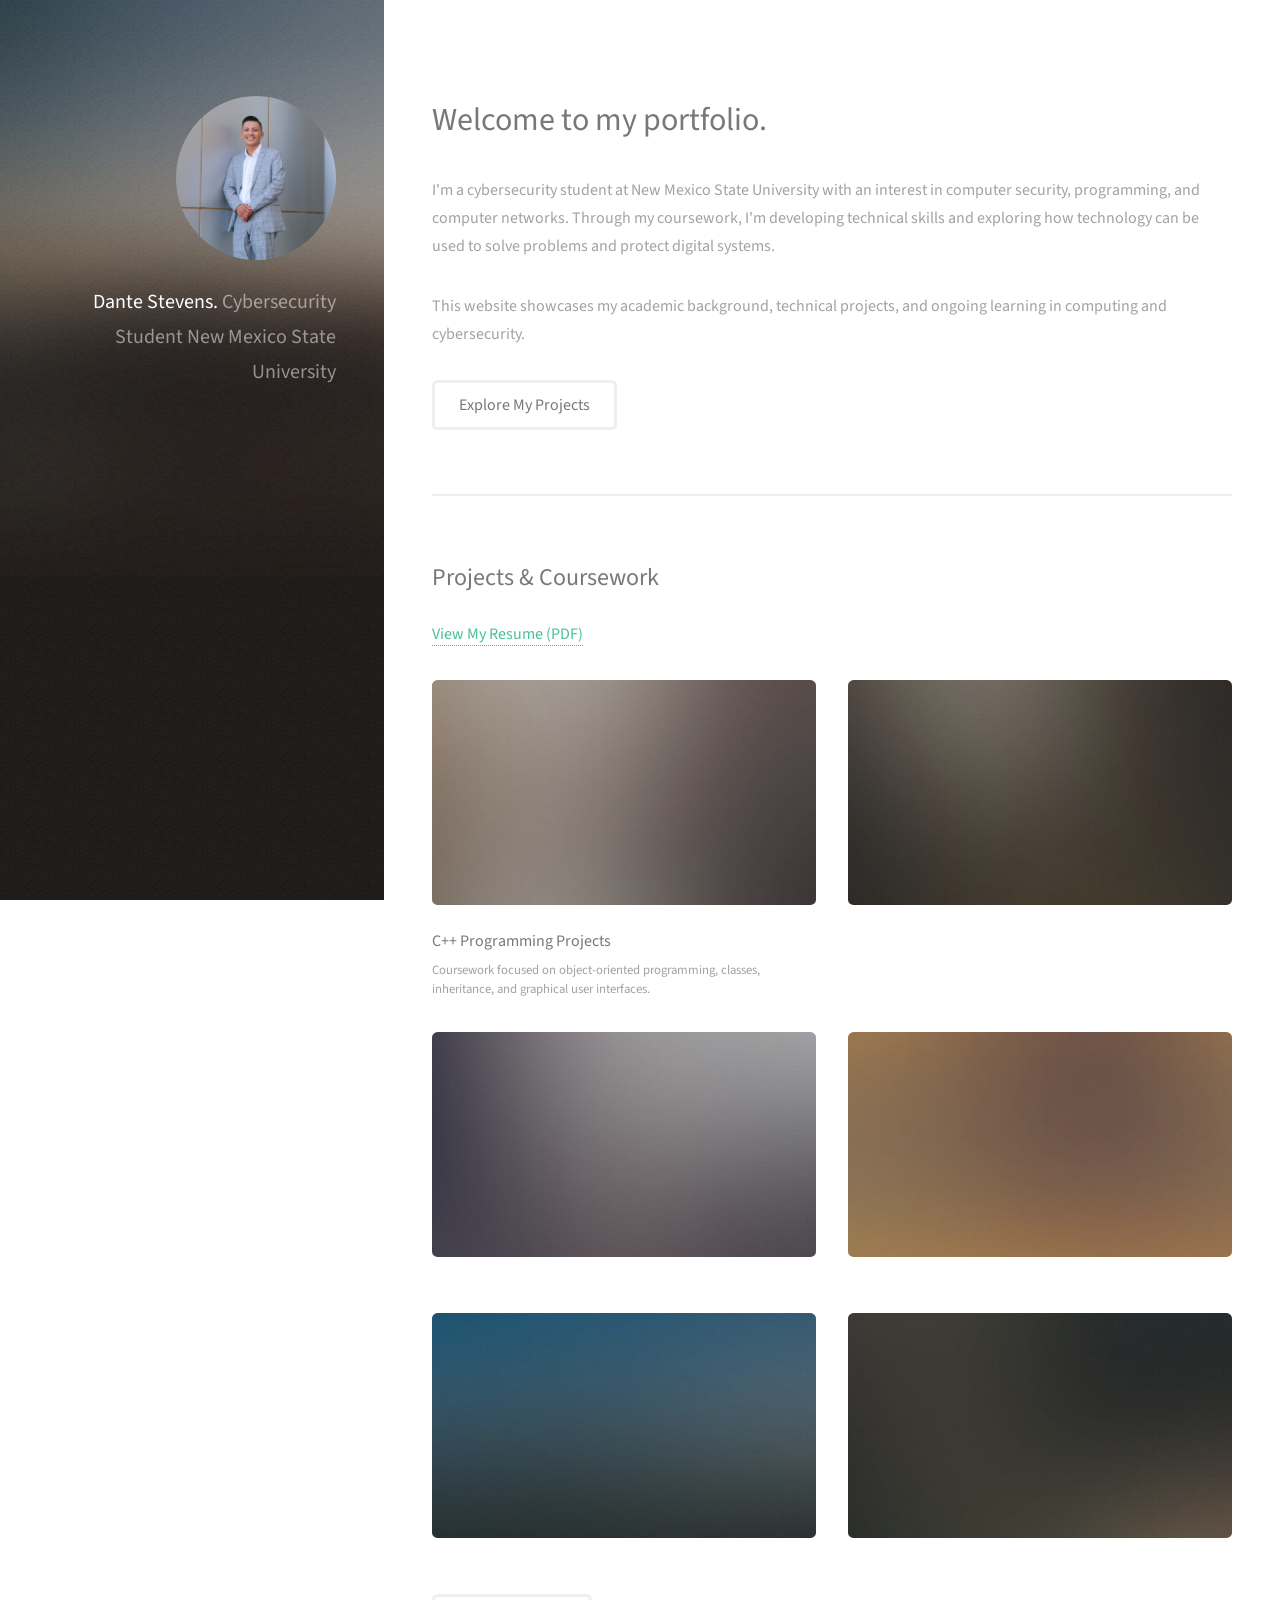
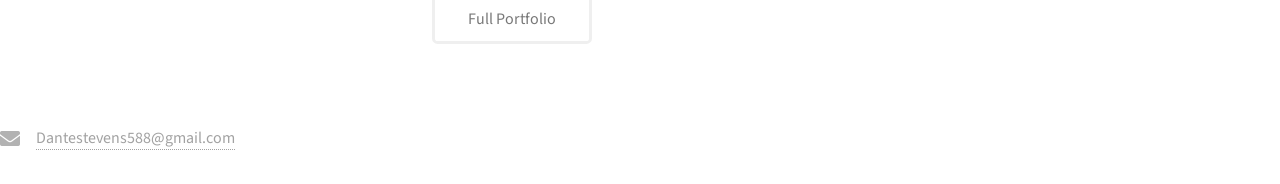
==== index.html @ 49c09bfe "Add files via upload" ====
<!DOCTYPE HTML>
<!--
	Strata by HTML5 UP
	html5up.net | @ajlkn
	Free for personal and commercial use under the CCA 3.0 license (html5up.net/license)
-->
<html>
	<head>
		<title>Strata by HTML5 UP</title>
		<meta charset="utf-8" />
		<meta name="viewport" content="width=device-width, initial-scale=1, user-scalable=no" />
		<link rel="stylesheet" href="assets/css/main.css" />
	</head>
	<body class="is-preload">

		<!-- Header -->
			<header id="header">
				<div class="inner">
					<a href="#" class="image avatar"><img src="images/avatar.jpg" alt="" /></a>
					<h1>
    <strong>Dante Stevens.</strong><br />
    Cybersecurity Student<br />
    New Mexico State University
</h1>
				</div>
			</header>

		<!-- Main -->
			<div id="main">

				<section id="one">
    <header class="major">
        <h2>Welcome to my portfolio.</h2>
    </header>

    <p>
        I'm a cybersecurity student at New Mexico State University
        with an interest in computer security, programming, and
        computer networks. Through my coursework, I'm developing
        technical skills and exploring how technology can be used
        to solve problems and protect digital systems.
    </p>

    <p>
        This website showcases my academic background, technical
        projects, and ongoing learning in computing and cybersecurity.
    </p>

    <ul class="actions">
        <li><a href="#two" class="button">Explore My Projects</a></li>
    </ul>
</section>
	
				<!-- Two -->
					<section id="two">
						<h2>Projects & Coursework</h2>
						<p>
    <a href="files/resume.pdf" target="_blank">
        View My Resume (PDF)
    </a>
</p>
						<div class="row">
							<article class="col-6 col-12-xsmall work-item">
    <a href="images/fulls/01.jpg" class="image fit thumb">
        <img src="images/thumbs/01.jpg" alt="Programming project preview" />
    </a>
    <h3>C++ Programming Projects</h3>
    <p>
        Coursework focused on object-oriented programming,
        classes, inheritance, and graphical user interfaces.
    </p>
</article>
							<article class="col-6 col-12-xsmall work-item">
								<a href="images/fulls/02.jpg" class="image fit thumb"><img src="images/thumbs/02.jpg" alt="" /></a>
								<h3></h3>
								<p></p>
							</article>
							<article class="col-6 col-12-xsmall work-item">
								<a href="images/fulls/03.jpg" class="image fit thumb"><img src="images/thumbs/03.jpg" alt="" /></a>
								<h3></h3>
								<p></p>
							</article>
							<article class="col-6 col-12-xsmall work-item">
								<a href="images/fulls/04.jpg" class="image fit thumb"><img src="images/thumbs/04.jpg" alt="" /></a>
								<h3></h3>
								<p></p>
							</article>
							<article class="col-6 col-12-xsmall work-item">
								<a href="images/fulls/05.jpg" class="image fit thumb"><img src="images/thumbs/05.jpg" alt="" /></a>
								<h3></h3>
								<p></p>
							</article>
							<article class="col-6 col-12-xsmall work-item">
								<a href="images/fulls/06.jpg" class="image fit thumb"><img src="images/thumbs/06.jpg" alt="" /></a>
								<h3></h3>
								<p></p>
							</article>
						</div>
						<ul class="actions">
							<li><a href="#" class="button">Full Portfolio</a></li>
						
							</div>
							<div class="col-4 col-12-small">
								<ul class="labeled-icons">
    <li>
        <h3 class="icon solid fa-envelope">
            <span class="label">Email</span>
        </h3>
       <a href="mailto:Dantestevens588@gmail.com">
    Dantestevens588@gmail.com
</a>
    </li>
</ul>
							</div>
						</div>
					</section>

				<!-- Four -->
				<!--
					<section id="four">
						<h2>Elements</h2>

						<section>
							<h4>Text</h4>
							<p>This is <b>bold</b> and this is <strong>strong</strong>. This is <i>italic</i> and this is <em>emphasized</em>.
							This is <sup>superscript</sup> text and this is <sub>subscript</sub> text.
							This is <u>underlined</u> and this is code: <code>for (;;) { ... }</code>. Finally, <a href="#">this is a link</a>.</p>
							<hr />
							<header>
								<h4>Heading with a Subtitle</h4>
								<p>Lorem ipsum dolor sit amet nullam id egestas urna aliquam</p>
							</header>
							<p>Nunc lacinia ante nunc ac lobortis. Interdum adipiscing gravida odio porttitor sem non mi integer non faucibus ornare mi ut ante amet placerat aliquet. Volutpat eu sed ante lacinia sapien lorem accumsan varius montes viverra nibh in adipiscing blandit tempus accumsan.</p>
							<header>
								<h5>Heading with a Subtitle</h5>
								<p>Lorem ipsum dolor sit amet nullam id egestas urna aliquam</p>
							</header>
							<p>Nunc lacinia ante nunc ac lobortis. Interdum adipiscing gravida odio porttitor sem non mi integer non faucibus ornare mi ut ante amet placerat aliquet. Volutpat eu sed ante lacinia sapien lorem accumsan varius montes viverra nibh in adipiscing blandit tempus accumsan.</p>
							<hr />
							<h2>Heading Level 2</h2>
							<h3>Heading Level 3</h3>
							<h4>Heading Level 4</h4>
							<h5>Heading Level 5</h5>
							<h6>Heading Level 6</h6>
							<hr />
							<h5>Blockquote</h5>
							<blockquote>Fringilla nisl. Donec accumsan interdum nisi, quis tincidunt felis sagittis eget tempus euismod. Vestibulum ante ipsum primis in faucibus vestibulum. Blandit adipiscing eu felis iaculis volutpat ac adipiscing accumsan faucibus. Vestibulum ante ipsum primis in faucibus lorem ipsum dolor sit amet nullam adipiscing eu felis.</blockquote>
							<h5>Preformatted</h5>
							<pre><code>i = 0;

while (!deck.isInOrder()) {
print 'Iteration ' + i;
deck.shuffle();
i++;
}

print 'It took ' + i + ' iterations to sort the deck.';</code></pre>
						</section>

						<section>
							<h4>Lists</h4>
							<div class="row">
								<div class="col-6 col-12-xsmall">
									<h5>Unordered</h5>
									<ul>
										<li>Dolor pulvinar etiam magna etiam.</li>
										<li>Sagittis adipiscing lorem eleifend.</li>
										<li>Felis enim feugiat dolore viverra.</li>
									</ul>
									<h5>Alternate</h5>
									<ul class="alt">
										<li>Dolor pulvinar etiam magna etiam.</li>
										<li>Sagittis adipiscing lorem eleifend.</li>
										<li>Felis enim feugiat dolore viverra.</li>
									</ul>
								</div>
								<div class="col-6 col-12-xsmall">
									<h5>Ordered</h5>
									<ol>
										<li>Dolor pulvinar etiam magna etiam.</li>
										<li>Etiam vel felis at lorem sed viverra.</li>
										<li>Felis enim feugiat dolore viverra.</li>
										<li>Dolor pulvinar etiam magna etiam.</li>
										<li>Etiam vel felis at lorem sed viverra.</li>
										<li>Felis enim feugiat dolore viverra.</li>
									</ol>
									<h5>Icons</h5>
									
								</div>
							</div>
							<h5>Actions</h5>
							<ul class="actions">
								<li><a href="#" class="button primary">Default</a></li>
								<li><a href="#" class="button">Default</a></li>
							</ul>
							<ul class="actions small">
								<li><a href="#" class="button primary small">Small</a></li>
								<li><a href="#" class="button small">Small</a></li>
							</ul>
							<div class="row">
								<div class="col-6 col-12-small">
									<ul class="actions stacked">
										<li><a href="#" class="button primary">Default</a></li>
										<li><a href="#" class="button">Default</a></li>
									</ul>
								</div>
								<div class="col-6 col-12-small">
									<ul class="actions stacked">
										<li><a href="#" class="button primary small">Small</a></li>
										<li><a href="#" class="button small">Small</a></li>
									</ul>
								</div>
								<div class="col-6 col-12-small">
									<ul class="actions stacked">
										<li><a href="#" class="button primary fit">Default</a></li>
										<li><a href="#" class="button fit">Default</a></li>
									</ul>
								</div>
								<div class="col-6 col-12-small">
									<ul class="actions stacked">
										<li><a href="#" class="button primary small fit">Small</a></li>
										<li><a href="#" class="button small fit">Small</a></li>
									</ul>
								</div>
							</div>
						</section>

						<section>
							<h4>Table</h4>
							<h5>Default</h5>
							<div class="table-wrapper">
								<table>
									<thead>
										<tr>
											<th>Name</th>
											<th>Description</th>
											<th>Price</th>
										</tr>
									</thead>
									<tbody>
										<tr>
											<td>Item One</td>
											<td>Ante turpis integer aliquet porttitor.</td>
											<td>29.99</td>
										</tr>
										<tr>
											<td>Item Two</td>
											<td>Vis ac commodo adipiscing arcu aliquet.</td>
											<td>19.99</td>
										</tr>
										<tr>
											<td>Item Three</td>
											<td> Morbi faucibus arcu accumsan lorem.</td>
											<td>29.99</td>
										</tr>
										<tr>
											<td>Item Four</td>
											<td>Vitae integer tempus condimentum.</td>
											<td>19.99</td>
										</tr>
										<tr>
											<td>Item Five</td>
											<td>Ante turpis integer aliquet porttitor.</td>
											<td>29.99</td>
										</tr>
									</tbody>
									<tfoot>
										<tr>
											<td colspan="2"></td>
											<td>100.00</td>
										</tr>
									</tfoot>
								</table>
							</div>

							<h5>Alternate</h5>
							<div class="table-wrapper">
								<table class="alt">
									<thead>
										<tr>
											<th>Name</th>
											<th>Description</th>
											<th>Price</th>
										</tr>
									</thead>
									<tbody>
										<tr>
											<td>Item One</td>
											<td>Ante turpis integer aliquet porttitor.</td>
											<td>29.99</td>
										</tr>
										<tr>
											<td>Item Two</td>
											<td>Vis ac commodo adipiscing arcu aliquet.</td>
											<td>19.99</td>
										</tr>
										<tr>
											<td>Item Three</td>
											<td> Morbi faucibus arcu accumsan lorem.</td>
											<td>29.99</td>
										</tr>
										<tr>
											<td>Item Four</td>
											<td>Vitae integer tempus condimentum.</td>
											<td>19.99</td>
										</tr>
										<tr>
											<td>Item Five</td>
											<td>Ante turpis integer aliquet porttitor.</td>
											<td>29.99</td>
										</tr>
									</tbody>
									<tfoot>
										<tr>
											<td colspan="2"></td>
											<td>100.00</td>
										</tr>
									</tfoot>
								</table>
							</div>
						</section>

						<section>
							<h4>Buttons</h4>
							<ul class="actions">
								<li><a href="#" class="button primary">Primary</a></li>
								<li><a href="#" class="button">Default</a></li>
							</ul>
							<ul class="actions">
								<li><a href="#" class="button large">Large</a></li>
								<li><a href="#" class="button">Default</a></li>
								<li><a href="#" class="button small">Small</a></li>
							</ul>
							<ul class="actions fit">
								<li><a href="#" class="button primary fit">Fit</a></li>
								<li><a href="#" class="button fit">Fit</a></li>
							</ul>
							<ul class="actions fit small">
								<li><a href="#" class="button primary fit small">Fit + Small</a></li>
								<li><a href="#" class="button fit small">Fit + Small</a></li>
							</ul>
							<ul class="actions">
								<li><a href="#" class="button primary icon solid fa-download">Icon</a></li>
								<li><a href="#" class="button icon solid fa-download">Icon</a></li>
							</ul>
							<ul class="actions">
								<li><span class="button primary disabled">Primary</span></li>
								<li><span class="button disabled">Default</span></li>
							</ul>
						</section>

						<section>
							<h4>Form</h4>
							<form method="post" action="#">
								<div class="row gtr-uniform gtr-50">
									<div class="col-6 col-12-xsmall">
										<input type="text" name="demo-name" id="demo-name" value="" placeholder="Name" />
									</div>
									<div class="col-6 col-12-xsmall">
										<input type="email" name="demo-email" id="demo-email" value="" placeholder="Email" />
									</div>
									<div class="col-12">
										<select name="demo-category" id="demo-category">
											<option value="">- Category -</option>
											<option value="1">Manufacturing</option>
											<option value="1">Shipping</option>
											<option value="1">Administration</option>
											<option value="1">Human Resources</option>
										</select>
									</div>
									<div class="col-4 col-12-small">
										<input type="radio" id="demo-priority-low" name="demo-priority" checked>
										<label for="demo-priority-low">Low Priority</label>
									</div>
									<div class="col-4 col-12-small">
										<input type="radio" id="demo-priority-normal" name="demo-priority">
										<label for="demo-priority-normal">Normal Priority</label>
									</div>
									<div class="col-4 col-12-small">
										<input type="radio" id="demo-priority-high" name="demo-priority">
										<label for="demo-priority-high">High Priority</label>
									</div>
									<div class="col-6 col-12-small">
										<input type="checkbox" id="demo-copy" name="demo-copy">
										<label for="demo-copy">Email me a copy of this message</label>
									</div>
									<div class="col-6 col-12-small">
										<input type="checkbox" id="demo-human" name="demo-human" checked>
										<label for="demo-human">I am a human and not a robot</label>
									</div>
									<div class="col-12">
										<textarea name="demo-message" id="demo-message" placeholder="Enter your message" rows="6"></textarea>
									</div>
									<div class="col-12">
										<ul class="actions">
											<li><input type="submit" value="Send Message" class="primary" /></li>
											<li><input type="reset" value="Reset" /></li>
										</ul>
									</div>
								</div>
							</form>
						</section>

						<section>
							<h4>Image</h4>
							<h5>Fit</h5>
							<div class="box alt">
								<div class="row gtr-50 gtr-uniform">
									<div class="col-12"><span class="image fit"><img src="images/fulls/05.jpg" alt="" /></span></div>
									<div class="col-4"><span class="image fit"><img src="images/thumbs/01.jpg" alt="" /></span></div>
									<div class="col-4"><span class="image fit"><img src="images/thumbs/02.jpg" alt="" /></span></div>
									<div class="col-4"><span class="image fit"><img src="images/thumbs/03.jpg" alt="" /></span></div>
									<div class="col-4"><span class="image fit"><img src="images/thumbs/04.jpg" alt="" /></span></div>
									<div class="col-4"><span class="image fit"><img src="images/thumbs/05.jpg" alt="" /></span></div>
									<div class="col-4"><span class="image fit"><img src="images/thumbs/06.jpg" alt="" /></span></div>
									<div class="col-4"><span class="image fit"><img src="images/thumbs/03.jpg" alt="" /></span></div>
									<div class="col-4"><span class="image fit"><img src="images/thumbs/02.jpg" alt="" /></span></div>
									<div class="col-4"><span class="image fit"><img src="images/thumbs/01.jpg" alt="" /></span></div>
								</div>
							</div>
							<h5>Left &amp; Right</h5>
							<p><span class="image left"><img src="images/avatar.jpg" alt="" /></span>Fringilla nisl. Donec accumsan interdum nisi, quis tincidunt felis sagittis eget. tempus euismod. Vestibulum ante ipsum primis in faucibus vestibulum. Blandit adipiscing eu felis iaculis volutpat ac adipiscing accumsan eu faucibus. Integer ac pellentesque praesent tincidunt felis sagittis eget. tempus euismod. Vestibulum ante ipsum primis in faucibus vestibulum. Blandit adipiscing eu felis iaculis volutpat ac adipiscing accumsan eu faucibus. Integer ac pellentesque praesent. Donec accumsan interdum nisi, quis tincidunt felis sagittis eget. tempus euismod. Vestibulum ante ipsum primis in faucibus vestibulum. Blandit adipiscing eu felis iaculis volutpat ac adipiscing accumsan eu faucibus. Integer ac pellentesque praesent tincidunt felis sagittis eget. tempus euismod. Vestibulum ante ipsum primis in faucibus vestibulum. Blandit adipiscing eu felis iaculis volutpat ac adipiscing accumsan eu faucibus. Integer ac pellentesque praesent.</p>
							<p><span class="image right"><img src="images/avatar.jpg" alt="" /></span>Fringilla nisl. Donec accumsan interdum nisi, quis tincidunt felis sagittis eget. tempus euismod. Vestibulum ante ipsum primis in faucibus vestibulum. Blandit adipiscing eu felis iaculis volutpat ac adipiscing accumsan eu faucibus. Integer ac pellentesque praesent tincidunt felis sagittis eget. tempus euismod. Vestibulum ante ipsum primis in faucibus vestibulum. Blandit adipiscing eu felis iaculis volutpat ac adipiscing accumsan eu faucibus. Integer ac pellentesque praesent. Donec accumsan interdum nisi, quis tincidunt felis sagittis eget. tempus euismod. Vestibulum ante ipsum primis in faucibus vestibulum. Blandit adipiscing eu felis iaculis volutpat ac adipiscing accumsan eu faucibus. Integer ac pellentesque praesent tincidunt felis sagittis eget. tempus euismod. Vestibulum ante ipsum primis in faucibus vestibulum. Blandit adipiscing eu felis iaculis volutpat ac adipiscing accumsan eu faucibus. Integer ac pellentesque praesent.</p>
						</section>

					</section>
				-->

			</div>

		<!-- Footer -->
			<footer id="footer">
				<div class="inner">
					
					
				</div>
			</footer>

		<!-- Scripts -->
			<script src="assets/js/jquery.min.js"></script>
			<script src="assets/js/jquery.poptrox.min.js"></script>
			<script src="assets/js/browser.min.js"></script>
			<script src="assets/js/breakpoints.min.js"></script>
			<script src="assets/js/util.js"></script>
			<script src="assets/js/main.js"></script>

	</body>
</html>
---- assets/css/main.css ----
@import url("fontawesome-all.min.css");
@import url("https://fonts.googleapis.com/css?family=Source+Sans+Pro:400,400italic");

/*
	Strata by HTML5 UP
	html5up.net | @ajlkn
	Free for personal and commercial use under the CCA 3.0 license (html5up.net/license)
*/

html, body, div, span, applet, object,
iframe, h1, h2, h3, h4, h5, h6, p, blockquote,
pre, a, abbr, acronym, address, big, cite,
code, del, dfn, em, img, ins, kbd, q, s, samp,
small, strike, strong, sub, sup, tt, var, b,
u, i, center, dl, dt, dd, ol, ul, li, fieldset,
form, label, legend, table, caption, tbody,
tfoot, thead, tr, th, td, article, aside,
canvas, details, embed, figure, figcaption,
footer, header, hgroup, menu, nav, output, ruby,
section, summary, time, mark, audio, video {
	margin: 0;
	padding: 0;
	border: 0;
	font-size: 100%;
	font: inherit;
	vertical-align: baseline;}

article, aside, details, figcaption, figure,
footer, header, hgroup, menu, nav, section {
	display: block;}

body {
	line-height: 1;
}

ol, ul {
	list-style: none;
}

blockquote, q {
	quotes: none;
}

	blockquote:before, blockquote:after, q:before, q:after {
		content: '';
		content: none;
	}

table {
	border-collapse: collapse;
	border-spacing: 0;
}

body {
	-webkit-text-size-adjust: none;
}

mark {
	background-color: transparent;
	color: inherit;
}

input::-moz-focus-inner {
	border: 0;
	padding: 0;
}

input, select, textarea {
	-moz-appearance: none;
	-webkit-appearance: none;
	-ms-appearance: none;
	appearance: none;
}

/* Basic */

	html {
		box-sizing: border-box;
	}

	*, *:before, *:after {
		box-sizing: inherit;
	}

	body {
		background: #fff;
	}

		body.is-preload *, body.is-preload *:before, body.is-preload *:after {
			-moz-animation: none !important;
			-webkit-animation: none !important;
			-ms-animation: none !important;
			animation: none !important;
			-moz-transition: none !important;
			-webkit-transition: none !important;
			-ms-transition: none !important;
			transition: none !important;
		}

	body, input, select, textarea {
		color: #a2a2a2;
		font-family: "Source Sans Pro", Helvetica, sans-serif;
		font-size: 16pt;
		font-weight: 400;
		line-height: 1.75em;
	}

	a {
		-moz-transition: color 0.2s ease-in-out, border-color 0.2s ease-in-out;
		-webkit-transition: color 0.2s ease-in-out, border-color 0.2s ease-in-out;
		-ms-transition: color 0.2s ease-in-out, border-color 0.2s ease-in-out;
		transition: color 0.2s ease-in-out, border-color 0.2s ease-in-out;
		border-bottom: dotted 1px;
		color: #49bf9d;
		text-decoration: none;
	}

		a:hover {
			border-bottom-color: transparent;
			color: #49bf9d !important;
			text-decoration: none;
		}

	strong, b {
		color: #787878;
		font-weight: 400;
	}

	em, i {
		font-style: italic;
	}

	p {
		margin: 0 0 2em 0;
	}

	h1, h2, h3, h4, h5, h6 {
		color: #787878;
		font-weight: 400;
		line-height: 1em;
		margin: 0 0 1em 0;
	}

		h1 a, h2 a, h3 a, h4 a, h5 a, h6 a {
			color: inherit;
			text-decoration: none;
		}

	h1 {
		font-size: 2em;
		line-height: 1.5em;
	}

	h2 {
		font-size: 1.5em;
		line-height: 1.5em;
	}

	h3 {
		font-size: 1.25em;
		line-height: 1.5em;
	}

	h4 {
		font-size: 1.1em;
		line-height: 1.5em;
	}

	h5 {
		font-size: 0.9em;
		line-height: 1.5em;
	}

	h6 {
		font-size: 0.7em;
		line-height: 1.5em;
	}

	sub {
		font-size: 0.8em;
		position: relative;
		top: 0.5em;
	}

	sup {
		font-size: 0.8em;
		position: relative;
		top: -0.5em;
	}

	hr {
		border: 0;
		border-bottom: solid 2px #efefef;
		margin: 2em 0;
	}

		hr.major {
			margin: 3em 0;
		}

	blockquote {
		border-left: solid 6px #efefef;
		font-style: italic;
		margin: 0 0 2em 0;
		padding: 0.5em 0 0.5em 1.5em;
	}

	code {
		background: #f7f7f7;
		border-radius: 0.35em;
		border: solid 2px #efefef;
		font-family: "Courier New", monospace;
		font-size: 0.9em;
		margin: 0 0.25em;
		padding: 0.25em 0.65em;
	}

	pre {
		-webkit-overflow-scrolling: touch;
		font-family: "Courier New", monospace;
		font-size: 0.9em;
		margin: 0 0 2em 0;
	}

		pre code {
			display: block;
			line-height: 1.75em;
			padding: 1em 1.5em;
			overflow-x: auto;
		}

	.align-left {
		text-align: left;
	}

	.align-center {
		text-align: center;
	}

	.align-right {
		text-align: right;
	}

/* Container */

	.container {
		margin: 0 auto;
		max-width: calc(100% - 4em);
		width: 100%;
	}

		.container.xsmall {
			width: 25%;
		}

		.container.small {
			width: 50%;
		}

		.container.medium {
			width: 75%;
		}

		.container.large {
			width: 125%;
		}

		.container.xlarge {
			width: 150%;
		}

		.container.max {
			width: 100%;
		}

		@media screen and (max-width: 980px) {

			.container {
				width: 100% !important;
				max-width: 100% !important;
			}

		}

		@media screen and (max-width: 480px) {

			.container {
				max-width: calc(100% - 3em);
			}

		}

/* Row */

	.row {
		display: flex;
		flex-wrap: wrap;
		box-sizing: border-box;
		align-items: stretch;
	}

		.row > * {
			box-sizing: border-box;
		}

		.row.gtr-uniform > * > :last-child {
			margin-bottom: 0;
		}

		.row.aln-left {
			justify-content: flex-start;
		}

		.row.aln-center {
			justify-content: center;
		}

		.row.aln-right {
			justify-content: flex-end;
		}

		.row.aln-top {
			align-items: flex-start;
		}

		.row.aln-middle {
			align-items: center;
		}

		.row.aln-bottom {
			align-items: flex-end;
		}

		.row > .imp {
			order: -1;
		}

		.row > .col-1 {
			width: 8.33333%;
		}

		.row > .off-1 {
			margin-left: 8.33333%;
		}

		.row > .col-2 {
			width: 16.66667%;
		}

		.row > .off-2 {
			margin-left: 16.66667%;
		}

		.row > .col-3 {
			width: 25%;
		}

		.row > .off-3 {
			margin-left: 25%;
		}

		.row > .col-4 {
			width: 33.33333%;
		}

		.row > .off-4 {
			margin-left: 33.33333%;
		}

		.row > .col-5 {
			width: 41.66667%;
		}

		.row > .off-5 {
			margin-left: 41.66667%;
		}

		.row > .col-6 {
			width: 50%;
		}

		.row > .off-6 {
			margin-left: 50%;
		}

		.row > .col-7 {
			width: 58.33333%;
		}

		.row > .off-7 {
			margin-left: 58.33333%;
		}

		.row > .col-8 {
			width: 66.66667%;
		}

		.row > .off-8 {
			margin-left: 66.66667%;
		}

		.row > .col-9 {
			width: 75%;
		}

		.row > .off-9 {
			margin-left: 75%;
		}

		.row > .col-10 {
			width: 83.33333%;
		}

		.row > .off-10 {
			margin-left: 83.33333%;
		}

		.row > .col-11 {
			width: 91.66667%;
		}

		.row > .off-11 {
			margin-left: 91.66667%;
		}

		.row > .col-12 {
			width: 100%;
		}

		.row > .off-12 {
			margin-left: 100%;
		}

		.row.gtr-0 {
			margin-top: 0;
			margin-left: 0em;
		}

			.row.gtr-0 > * {
				padding: 0 0 0 0em;
			}

			.row.gtr-0.gtr-uniform {
				margin-top: 0em;
			}

				.row.gtr-0.gtr-uniform > * {
					padding-top: 0em;
				}

		.row.gtr-25 {
			margin-top: 0;
			margin-left: -0.625em;
		}

			.row.gtr-25 > * {
				padding: 0 0 0 0.625em;
			}

			.row.gtr-25.gtr-uniform {
				margin-top: -0.625em;
			}

				.row.gtr-25.gtr-uniform > * {
					padding-top: 0.625em;
				}

		.row.gtr-50 {
			margin-top: 0;
			margin-left: -1.25em;
		}

			.row.gtr-50 > * {
				padding: 0 0 0 1.25em;
			}

			.row.gtr-50.gtr-uniform {
				margin-top: -1.25em;
			}

				.row.gtr-50.gtr-uniform > * {
					padding-top: 1.25em;
				}

		.row {
			margin-top: 0;
			margin-left: -2.5em;
		}

			.row > * {
				padding: 0 0 0 2.5em;
			}

			.row.gtr-uniform {
				margin-top: -2.5em;
			}

				.row.gtr-uniform > * {
					padding-top: 2.5em;
				}

		.row.gtr-150 {
			margin-top: 0;
			margin-left: -3.75em;
		}

			.row.gtr-150 > * {
				padding: 0 0 0 3.75em;
			}

			.row.gtr-150.gtr-uniform {
				margin-top: -3.75em;
			}

				.row.gtr-150.gtr-uniform > * {
					padding-top: 3.75em;
				}

		.row.gtr-200 {
			margin-top: 0;
			margin-left: -5em;
		}

			.row.gtr-200 > * {
				padding: 0 0 0 5em;
			}

			.row.gtr-200.gtr-uniform {
				margin-top: -5em;
			}

				.row.gtr-200.gtr-uniform > * {
					padding-top: 5em;
				}

		@media screen and (max-width: 1800px) {

			.row {
				display: flex;
				flex-wrap: wrap;
				box-sizing: border-box;
				align-items: stretch;
			}

				.row > * {
					box-sizing: border-box;
				}

				.row.gtr-uniform > * > :last-child {
					margin-bottom: 0;
				}

				.row.aln-left {
					justify-content: flex-start;
				}

				.row.aln-center {
					justify-content: center;
				}

				.row.aln-right {
					justify-content: flex-end;
				}

				.row.aln-top {
					align-items: flex-start;
				}

				.row.aln-middle {
					align-items: center;
				}

				.row.aln-bottom {
					align-items: flex-end;
				}

				.row > .imp-xlarge {
					order: -1;
				}

				.row > .col-1-xlarge {
					width: 8.33333%;
				}

				.row > .off-1-xlarge {
					margin-left: 8.33333%;
				}

				.row > .col-2-xlarge {
					width: 16.66667%;
				}

				.row > .off-2-xlarge {
					margin-left: 16.66667%;
				}

				.row > .col-3-xlarge {
					width: 25%;
				}

				.row > .off-3-xlarge {
					margin-left: 25%;
				}

				.row > .col-4-xlarge {
					width: 33.33333%;
				}

				.row > .off-4-xlarge {
					margin-left: 33.33333%;
				}

				.row > .col-5-xlarge {
					width: 41.66667%;
				}

				.row > .off-5-xlarge {
					margin-left: 41.66667%;
				}

				.row > .col-6-xlarge {
					width: 50%;
				}

				.row > .off-6-xlarge {
					margin-left: 50%;
				}

				.row > .col-7-xlarge {
					width: 58.33333%;
				}

				.row > .off-7-xlarge {
					margin-left: 58.33333%;
				}

				.row > .col-8-xlarge {
					width: 66.66667%;
				}

				.row > .off-8-xlarge {
					margin-left: 66.66667%;
				}

				.row > .col-9-xlarge {
					width: 75%;
				}

				.row > .off-9-xlarge {
					margin-left: 75%;
				}

				.row > .col-10-xlarge {
					width: 83.33333%;
				}

				.row > .off-10-xlarge {
					margin-left: 83.33333%;
				}

				.row > .col-11-xlarge {
					width: 91.66667%;
				}

				.row > .off-11-xlarge {
					margin-left: 91.66667%;
				}

				.row > .col-12-xlarge {
					width: 100%;
				}

				.row > .off-12-xlarge {
					margin-left: 100%;
				}

				.row.gtr-0 {
					margin-top: 0;
					margin-left: 0em;
				}

					.row.gtr-0 > * {
						padding: 0 0 0 0em;
					}

					.row.gtr-0.gtr-uniform {
						margin-top: 0em;
					}

						.row.gtr-0.gtr-uniform > * {
							padding-top: 0em;
						}

				.row.gtr-25 {
					margin-top: 0;
					margin-left: -0.625em;
				}

					.row.gtr-25 > * {
						padding: 0 0 0 0.625em;
					}

					.row.gtr-25.gtr-uniform {
						margin-top: -0.625em;
					}

						.row.gtr-25.gtr-uniform > * {
							padding-top: 0.625em;
						}

				.row.gtr-50 {
					margin-top: 0;
					margin-left: -1.25em;
				}

					.row.gtr-50 > * {
						padding: 0 0 0 1.25em;
					}

					.row.gtr-50.gtr-uniform {
						margin-top: -1.25em;
					}

						.row.gtr-50.gtr-uniform > * {
							padding-top: 1.25em;
						}

				.row {
					margin-top: 0;
					margin-left: -2.5em;
				}

					.row > * {
						padding: 0 0 0 2.5em;
					}

					.row.gtr-uniform {
						margin-top: -2.5em;
					}

						.row.gtr-uniform > * {
							padding-top: 2.5em;
						}

				.row.gtr-150 {
					margin-top: 0;
					margin-left: -3.75em;
				}

					.row.gtr-150 > * {
						padding: 0 0 0 3.75em;
					}

					.row.gtr-150.gtr-uniform {
						margin-top: -3.75em;
					}

						.row.gtr-150.gtr-uniform > * {
							padding-top: 3.75em;
						}

				.row.gtr-200 {
					margin-top: 0;
					margin-left: -5em;
				}

					.row.gtr-200 > * {
						padding: 0 0 0 5em;
					}

					.row.gtr-200.gtr-uniform {
						margin-top: -5em;
					}

						.row.gtr-200.gtr-uniform > * {
							padding-top: 5em;
						}

		}

		@media screen and (max-width: 1280px) {

			.row {
				display: flex;
				flex-wrap: wrap;
				box-sizing: border-box;
				align-items: stretch;
			}

				.row > * {
					box-sizing: border-box;
				}

				.row.gtr-uniform > * > :last-child {
					margin-bottom: 0;
				}

				.row.aln-left {
					justify-content: flex-start;
				}

				.row.aln-center {
					justify-content: center;
				}

				.row.aln-right {
					justify-content: flex-end;
				}

				.row.aln-top {
					align-items: flex-start;
				}

				.row.aln-middle {
					align-items: center;
				}

				.row.aln-bottom {
					align-items: flex-end;
				}

				.row > .imp-large {
					order: -1;
				}

				.row > .col-1-large {
					width: 8.33333%;
				}

				.row > .off-1-large {
					margin-left: 8.33333%;
				}

				.row > .col-2-large {
					width: 16.66667%;
				}

				.row > .off-2-large {
					margin-left: 16.66667%;
				}

				.row > .col-3-large {
					width: 25%;
				}

				.row > .off-3-large {
					margin-left: 25%;
				}

				.row > .col-4-large {
					width: 33.33333%;
				}

				.row > .off-4-large {
					margin-left: 33.33333%;
				}

				.row > .col-5-large {
					width: 41.66667%;
				}

				.row > .off-5-large {
					margin-left: 41.66667%;
				}

				.row > .col-6-large {
					width: 50%;
				}

				.row > .off-6-large {
					margin-left: 50%;
				}

				.row > .col-7-large {
					width: 58.33333%;
				}

				.row > .off-7-large {
					margin-left: 58.33333%;
				}

				.row > .col-8-large {
					width: 66.66667%;
				}

				.row > .off-8-large {
					margin-left: 66.66667%;
				}

				.row > .col-9-large {
					width: 75%;
				}

				.row > .off-9-large {
					margin-left: 75%;
				}

				.row > .col-10-large {
					width: 83.33333%;
				}

				.row > .off-10-large {
					margin-left: 83.33333%;
				}

				.row > .col-11-large {
					width: 91.66667%;
				}

				.row > .off-11-large {
					margin-left: 91.66667%;
				}

				.row > .col-12-large {
					width: 100%;
				}

				.row > .off-12-large {
					margin-left: 100%;
				}

				.row.gtr-0 {
					margin-top: 0;
					margin-left: 0em;
				}

					.row.gtr-0 > * {
						padding: 0 0 0 0em;
					}

					.row.gtr-0.gtr-uniform {
						margin-top: 0em;
					}

						.row.gtr-0.gtr-uniform > * {
							padding-top: 0em;
						}

				.row.gtr-25 {
					margin-top: 0;
					margin-left: -0.5em;
				}

					.row.gtr-25 > * {
						padding: 0 0 0 0.5em;
					}

					.row.gtr-25.gtr-uniform {
						margin-top: -0.5em;
					}

						.row.gtr-25.gtr-uniform > * {
							padding-top: 0.5em;
						}

				.row.gtr-50 {
					margin-top: 0;
					margin-left: -1em;
				}

					.row.gtr-50 > * {
						padding: 0 0 0 1em;
					}

					.row.gtr-50.gtr-uniform {
						margin-top: -1em;
					}

						.row.gtr-50.gtr-uniform > * {
							padding-top: 1em;
						}

				.row {
					margin-top: 0;
					margin-left: -2em;
				}

					.row > * {
						padding: 0 0 0 2em;
					}

					.row.gtr-uniform {
						margin-top: -2em;
					}

						.row.gtr-uniform > * {
							padding-top: 2em;
						}

				.row.gtr-150 {
					margin-top: 0;
					margin-left: -3em;
				}

					.row.gtr-150 > * {
						padding: 0 0 0 3em;
					}

					.row.gtr-150.gtr-uniform {
						margin-top: -3em;
					}

						.row.gtr-150.gtr-uniform > * {
							padding-top: 3em;
						}

				.row.gtr-200 {
					margin-top: 0;
					margin-left: -4em;
				}

					.row.gtr-200 > * {
						padding: 0 0 0 4em;
					}

					.row.gtr-200.gtr-uniform {
						margin-top: -4em;
					}

						.row.gtr-200.gtr-uniform > * {
							padding-top: 4em;
						}

		}

		@media screen and (max-width: 980px) {

			.row {
				display: flex;
				flex-wrap: wrap;
				box-sizing: border-box;
				align-items: stretch;
			}

				.row > * {
					box-sizing: border-box;
				}

				.row.gtr-uniform > * > :last-child {
					margin-bottom: 0;
				}

				.row.aln-left {
					justify-content: flex-start;
				}

				.row.aln-center {
					justify-content: center;
				}

				.row.aln-right {
					justify-content: flex-end;
				}

				.row.aln-top {
					align-items: flex-start;
				}

				.row.aln-middle {
					align-items: center;
				}

				.row.aln-bottom {
					align-items: flex-end;
				}

				.row > .imp-medium {
					order: -1;
				}

				.row > .col-1-medium {
					width: 8.33333%;
				}

				.row > .off-1-medium {
					margin-left: 8.33333%;
				}

				.row > .col-2-medium {
					width: 16.66667%;
				}

				.row > .off-2-medium {
					margin-left: 16.66667%;
				}

				.row > .col-3-medium {
					width: 25%;
				}

				.row > .off-3-medium {
					margin-left: 25%;
				}

				.row > .col-4-medium {
					width: 33.33333%;
				}

				.row > .off-4-medium {
					margin-left: 33.33333%;
				}

				.row > .col-5-medium {
					width: 41.66667%;
				}

				.row > .off-5-medium {
					margin-left: 41.66667%;
				}

				.row > .col-6-medium {
					width: 50%;
				}

				.row > .off-6-medium {
					margin-left: 50%;
				}

				.row > .col-7-medium {
					width: 58.33333%;
				}

				.row > .off-7-medium {
					margin-left: 58.33333%;
				}

				.row > .col-8-medium {
					width: 66.66667%;
				}

				.row > .off-8-medium {
					margin-left: 66.66667%;
				}

				.row > .col-9-medium {
					width: 75%;
				}

				.row > .off-9-medium {
					margin-left: 75%;
				}

				.row > .col-10-medium {
					width: 83.33333%;
				}

				.row > .off-10-medium {
					margin-left: 83.33333%;
				}

				.row > .col-11-medium {
					width: 91.66667%;
				}

				.row > .off-11-medium {
					margin-left: 91.66667%;
				}

				.row > .col-12-medium {
					width: 100%;
				}

				.row > .off-12-medium {
					margin-left: 100%;
				}

				.row.gtr-0 {
					margin-top: 0;
					margin-left: 0em;
				}

					.row.gtr-0 > * {
						padding: 0 0 0 0em;
					}

					.row.gtr-0.gtr-uniform {
						margin-top: 0em;
					}

						.row.gtr-0.gtr-uniform > * {
							padding-top: 0em;
						}

				.row.gtr-25 {
					margin-top: 0;
					margin-left: -0.5em;
				}

					.row.gtr-25 > * {
						padding: 0 0 0 0.5em;
					}

					.row.gtr-25.gtr-uniform {
						margin-top: -0.5em;
					}

						.row.gtr-25.gtr-uniform > * {
							padding-top: 0.5em;
						}

				.row.gtr-50 {
					margin-top: 0;
					margin-left: -1em;
				}

					.row.gtr-50 > * {
						padding: 0 0 0 1em;
					}

					.row.gtr-50.gtr-uniform {
						margin-top: -1em;
					}

						.row.gtr-50.gtr-uniform > * {
							padding-top: 1em;
						}

				.row {
					margin-top: 0;
					margin-left: -2em;
				}

					.row > * {
						padding: 0 0 0 2em;
					}

					.row.gtr-uniform {
						margin-top: -2em;
					}

						.row.gtr-uniform > * {
							padding-top: 2em;
						}

				.row.gtr-150 {
					margin-top: 0;
					margin-left: -3em;
				}

					.row.gtr-150 > * {
						padding: 0 0 0 3em;
					}

					.row.gtr-150.gtr-uniform {
						margin-top: -3em;
					}

						.row.gtr-150.gtr-uniform > * {
							padding-top: 3em;
						}

				.row.gtr-200 {
					margin-top: 0;
					margin-left: -4em;
				}

					.row.gtr-200 > * {
						padding: 0 0 0 4em;
					}

					.row.gtr-200.gtr-uniform {
						margin-top: -4em;
					}

						.row.gtr-200.gtr-uniform > * {
							padding-top: 4em;
						}

		}

		@media screen and (max-width: 736px) {

			.row {
				display: flex;
				flex-wrap: wrap;
				box-sizing: border-box;
				align-items: stretch;
			}

				.row > * {
					box-sizing: border-box;
				}

				.row.gtr-uniform > * > :last-child {
					margin-bottom: 0;
				}

				.row.aln-left {
					justify-content: flex-start;
				}

				.row.aln-center {
					justify-content: center;
				}

				.row.aln-right {
					justify-content: flex-end;
				}

				.row.aln-top {
					align-items: flex-start;
				}

				.row.aln-middle {
					align-items: center;
				}

				.row.aln-bottom {
					align-items: flex-end;
				}

				.row > .imp-small {
					order: -1;
				}

				.row > .col-1-small {
					width: 8.33333%;
				}

				.row > .off-1-small {
					margin-left: 8.33333%;
				}

				.row > .col-2-small {
					width: 16.66667%;
				}

				.row > .off-2-small {
					margin-left: 16.66667%;
				}

				.row > .col-3-small {
					width: 25%;
				}

				.row > .off-3-small {
					margin-left: 25%;
				}

				.row > .col-4-small {
					width: 33.33333%;
				}

				.row > .off-4-small {
					margin-left: 33.33333%;
				}

				.row > .col-5-small {
					width: 41.66667%;
				}

				.row > .off-5-small {
					margin-left: 41.66667%;
				}

				.row > .col-6-small {
					width: 50%;
				}

				.row > .off-6-small {
					margin-left: 50%;
				}

				.row > .col-7-small {
					width: 58.33333%;
				}

				.row > .off-7-small {
					margin-left: 58.33333%;
				}

				.row > .col-8-small {
					width: 66.66667%;
				}

				.row > .off-8-small {
					margin-left: 66.66667%;
				}

				.row > .col-9-small {
					width: 75%;
				}

				.row > .off-9-small {
					margin-left: 75%;
				}

				.row > .col-10-small {
					width: 83.33333%;
				}

				.row > .off-10-small {
					margin-left: 83.33333%;
				}

				.row > .col-11-small {
					width: 91.66667%;
				}

				.row > .off-11-small {
					margin-left: 91.66667%;
				}

				.row > .col-12-small {
					width: 100%;
				}

				.row > .off-12-small {
					margin-left: 100%;
				}

				.row.gtr-0 {
					margin-top: 0;
					margin-left: 0em;
				}

					.row.gtr-0 > * {
						padding: 0 0 0 0em;
					}

					.row.gtr-0.gtr-uniform {
						margin-top: 0em;
					}

						.row.gtr-0.gtr-uniform > * {
							padding-top: 0em;
						}

				.row.gtr-25 {
					margin-top: 0;
					margin-left: -0.375em;
				}

					.row.gtr-25 > * {
						padding: 0 0 0 0.375em;
					}

					.row.gtr-25.gtr-uniform {
						margin-top: -0.375em;
					}

						.row.gtr-25.gtr-uniform > * {
							padding-top: 0.375em;
						}

				.row.gtr-50 {
					margin-top: 0;
					margin-left: -0.75em;
				}

					.row.gtr-50 > * {
						padding: 0 0 0 0.75em;
					}

					.row.gtr-50.gtr-uniform {
						margin-top: -0.75em;
					}

						.row.gtr-50.gtr-uniform > * {
							padding-top: 0.75em;
						}

				.row {
					margin-top: 0;
					margin-left: -1.5em;
				}

					.row > * {
						padding: 0 0 0 1.5em;
					}

					.row.gtr-uniform {
						margin-top: -1.5em;
					}

						.row.gtr-uniform > * {
							padding-top: 1.5em;
						}

				.row.gtr-150 {
					margin-top: 0;
					margin-left: -2.25em;
				}

					.row.gtr-150 > * {
						padding: 0 0 0 2.25em;
					}

					.row.gtr-150.gtr-uniform {
						margin-top: -2.25em;
					}

						.row.gtr-150.gtr-uniform > * {
							padding-top: 2.25em;
						}

				.row.gtr-200 {
					margin-top: 0;
					margin-left: -3em;
				}

					.row.gtr-200 > * {
						padding: 0 0 0 3em;
					}

					.row.gtr-200.gtr-uniform {
						margin-top: -3em;
					}

						.row.gtr-200.gtr-uniform > * {
							padding-top: 3em;
						}

		}

		@media screen and (max-width: 480px) {

			.row {
				display: flex;
				flex-wrap: wrap;
				box-sizing: border-box;
				align-items: stretch;
			}

				.row > * {
					box-sizing: border-box;
				}

				.row.gtr-uniform > * > :last-child {
					margin-bottom: 0;
				}

				.row.aln-left {
					justify-content: flex-start;
				}

				.row.aln-center {
					justify-content: center;
				}

				.row.aln-right {
					justify-content: flex-end;
				}

				.row.aln-top {
					align-items: flex-start;
				}

				.row.aln-middle {
					align-items: center;
				}

				.row.aln-bottom {
					align-items: flex-end;
				}

				.row > .imp-xsmall {
					order: -1;
				}

				.row > .col-1-xsmall {
					width: 8.33333%;
				}

				.row > .off-1-xsmall {
					margin-left: 8.33333%;
				}

				.row > .col-2-xsmall {
					width: 16.66667%;
				}

				.row > .off-2-xsmall {
					margin-left: 16.66667%;
				}

				.row > .col-3-xsmall {
					width: 25%;
				}

				.row > .off-3-xsmall {
					margin-left: 25%;
				}

				.row > .col-4-xsmall {
					width: 33.33333%;
				}

				.row > .off-4-xsmall {
					margin-left: 33.33333%;
				}

				.row > .col-5-xsmall {
					width: 41.66667%;
				}

				.row > .off-5-xsmall {
					margin-left: 41.66667%;
				}

				.row > .col-6-xsmall {
					width: 50%;
				}

				.row > .off-6-xsmall {
					margin-left: 50%;
				}

				.row > .col-7-xsmall {
					width: 58.33333%;
				}

				.row > .off-7-xsmall {
					margin-left: 58.33333%;
				}

				.row > .col-8-xsmall {
					width: 66.66667%;
				}

				.row > .off-8-xsmall {
					margin-left: 66.66667%;
				}

				.row > .col-9-xsmall {
					width: 75%;
				}

				.row > .off-9-xsmall {
					margin-left: 75%;
				}

				.row > .col-10-xsmall {
					width: 83.33333%;
				}

				.row > .off-10-xsmall {
					margin-left: 83.33333%;
				}

				.row > .col-11-xsmall {
					width: 91.66667%;
				}

				.row > .off-11-xsmall {
					margin-left: 91.66667%;
				}

				.row > .col-12-xsmall {
					width: 100%;
				}

				.row > .off-12-xsmall {
					margin-left: 100%;
				}

				.row.gtr-0 {
					margin-top: 0;
					margin-left: 0em;
				}

					.row.gtr-0 > * {
						padding: 0 0 0 0em;
					}

					.row.gtr-0.gtr-uniform {
						margin-top: 0em;
					}

						.row.gtr-0.gtr-uniform > * {
							padding-top: 0em;
						}

				.row.gtr-25 {
					margin-top: 0;
					margin-left: -0.375em;
				}

					.row.gtr-25 > * {
						padding: 0 0 0 0.375em;
					}

					.row.gtr-25.gtr-uniform {
						margin-top: -0.375em;
					}

						.row.gtr-25.gtr-uniform > * {
							padding-top: 0.375em;
						}

				.row.gtr-50 {
					margin-top: 0;
					margin-left: -0.75em;
				}

					.row.gtr-50 > * {
						padding: 0 0 0 0.75em;
					}

					.row.gtr-50.gtr-uniform {
						margin-top: -0.75em;
					}

						.row.gtr-50.gtr-uniform > * {
							padding-top: 0.75em;
						}

				.row {
					margin-top: 0;
					margin-left: -1.5em;
				}

					.row > * {
						padding: 0 0 0 1.5em;
					}

					.row.gtr-uniform {
						margin-top: -1.5em;
					}

						.row.gtr-uniform > * {
							padding-top: 1.5em;
						}

				.row.gtr-150 {
					margin-top: 0;
					margin-left: -2.25em;
				}

					.row.gtr-150 > * {
						padding: 0 0 0 2.25em;
					}

					.row.gtr-150.gtr-uniform {
						margin-top: -2.25em;
					}

						.row.gtr-150.gtr-uniform > * {
							padding-top: 2.25em;
						}

				.row.gtr-200 {
					margin-top: 0;
					margin-left: -3em;
				}

					.row.gtr-200 > * {
						padding: 0 0 0 3em;
					}

					.row.gtr-200.gtr-uniform {
						margin-top: -3em;
					}

						.row.gtr-200.gtr-uniform > * {
							padding-top: 3em;
						}

		}

/* Section/Article */

	section.special, article.special {
		text-align: center;
	}

	header p {
		color: #b2b2b2;
		position: relative;
		margin: 0 0 1.5em 0;
	}

	header h2 + p {
		font-size: 1.25em;
		margin-top: -1em;
		line-height: 1.5em;
	}

	header h3 + p {
		font-size: 1.1em;
		margin-top: -0.8em;
		line-height: 1.5em;
	}

	header h4 + p,
	header h5 + p,
	header h6 + p {
		font-size: 0.9em;
		margin-top: -0.6em;
		line-height: 1.5em;
	}

	header.major h2 {
		font-size: 2em;
	}

/* Form */

	form {
		margin: 0 0 2em 0;
	}

	label {
		color: #787878;
		display: block;
		font-size: 0.9em;
		font-weight: 400;
		margin: 0 0 1em 0;
	}

	input[type="text"],
	input[type="password"],
	input[type="email"],
	select,
	textarea {
		-moz-appearance: none;
		-webkit-appearance: none;
		-ms-appearance: none;
		appearance: none;
		background: #f7f7f7;
		border-radius: 0.35em;
		border: solid 2px transparent;
		color: inherit;
		display: block;
		outline: 0;
		padding: 0 0.75em;
		text-decoration: none;
		width: 100%;
	}

		input[type="text"]:invalid,
		input[type="password"]:invalid,
		input[type="email"]:invalid,
		select:invalid,
		textarea:invalid {
			box-shadow: none;
		}

		input[type="text"]:focus,
		input[type="password"]:focus,
		input[type="email"]:focus,
		select:focus,
		textarea:focus {
			border-color: #49bf9d;
		}

	select {
		background-image: url("data:image/svg+xml;charset=utf8,%3Csvg xmlns='http://www.w3.org/2000/svg' width='40' height='40' preserveAspectRatio='none' viewBox='0 0 40 40'%3E%3Cpath d='M9.4,12.3l10.4,10.4l10.4-10.4c0.2-0.2,0.5-0.4,0.9-0.4c0.3,0,0.6,0.1,0.9,0.4l3.3,3.3c0.2,0.2,0.4,0.5,0.4,0.9 c0,0.4-0.1,0.6-0.4,0.9L20.7,31.9c-0.2,0.2-0.5,0.4-0.9,0.4c-0.3,0-0.6-0.1-0.9-0.4L4.3,17.3c-0.2-0.2-0.4-0.5-0.4-0.9 c0-0.4,0.1-0.6,0.4-0.9l3.3-3.3c0.2-0.2,0.5-0.4,0.9-0.4S9.1,12.1,9.4,12.3z' fill='%23dfdfdf' /%3E%3C/svg%3E");
		background-size: 1.25rem;
		background-repeat: no-repeat;
		background-position: calc(100% - 1rem) center;
		height: 2.75em;
		padding-right: 2.75em;
		text-overflow: ellipsis;
	}

		select option {
			color: #787878;
			background: #fff;
		}

		select:focus::-ms-value {
			background-color: transparent;
		}

		select::-ms-expand {
			display: none;
		}

	input[type="text"],
	input[type="password"],
	input[type="email"],
	select {
		height: 2.75em;
	}

	textarea {
		padding: 0.75em;
	}

	input[type="checkbox"],
	input[type="radio"] {
		-moz-appearance: none;
		-webkit-appearance: none;
		-ms-appearance: none;
		appearance: none;
		display: block;
		float: left;
		margin-right: -2em;
		opacity: 0;
		width: 1em;
		z-index: -1;
	}

		input[type="checkbox"] + label,
		input[type="radio"] + label {
			text-decoration: none;
			color: #a2a2a2;
			cursor: pointer;
			display: inline-block;
			font-size: 1em;
			font-weight: 400;
			padding-left: 2.4em;
			padding-right: 0.75em;
			position: relative;
		}

			input[type="checkbox"] + label:before,
			input[type="radio"] + label:before {
				-moz-osx-font-smoothing: grayscale;
				-webkit-font-smoothing: antialiased;
				display: inline-block;
				font-style: normal;
				font-variant: normal;
				text-rendering: auto;
				line-height: 1;
				text-transform: none !important;
				font-family: 'Font Awesome 5 Free';
				font-weight: 900;
			}

			input[type="checkbox"] + label:before,
			input[type="radio"] + label:before {
				background: #f7f7f7;
				border-radius: 0.35em;
				border: solid 2px transparent;
				content: '';
				display: inline-block;
				font-size: 0.8em;
				height: 2.0625em;
				left: 0;
				line-height: 1.85625em;
				position: absolute;
				text-align: center;
				top: 0;
				width: 2.0625em;
			}

		input[type="checkbox"]:checked + label:before,
		input[type="radio"]:checked + label:before {
			background: #787878;
			border-color: #787878;
			color: #fff;
			content: '\f00c';
		}

		input[type="checkbox"]:focus + label:before,
		input[type="radio"]:focus + label:before {
			border-color: #49bf9d;
		}

	input[type="checkbox"] + label:before {
		border-radius: 0.35em;
	}

	input[type="radio"] + label:before {
		border-radius: 100%;
	}

	::-webkit-input-placeholder {
		color: #b2b2b2 !important;
		opacity: 1.0;
	}

	:-moz-placeholder {
		color: #b2b2b2 !important;
		opacity: 1.0;
	}

	::-moz-placeholder {
		color: #b2b2b2 !important;
		opacity: 1.0;
	}

	:-ms-input-placeholder {
		color: #b2b2b2 !important;
		opacity: 1.0;
	}

/* Box */

	.box {
		border-radius: 0.35em;
		border: solid 2px #efefef;
		margin-bottom: 2em;
		padding: 1.5em;
	}

		.box > :last-child,
		.box > :last-child > :last-child,
		.box > :last-child > :last-child > :last-child {
			margin-bottom: 0;
		}

		.box.alt {
			border: 0;
			border-radius: 0;
			padding: 0;
		}

/* Icon */

	.icon {
		text-decoration: none;
		border-bottom: none;
		position: relative;
	}

		.icon:before {
			-moz-osx-font-smoothing: grayscale;
			-webkit-font-smoothing: antialiased;
			display: inline-block;
			font-style: normal;
			font-variant: normal;
			text-rendering: auto;
			line-height: 1;
			text-transform: none !important;
			font-family: 'Font Awesome 5 Free';
			font-weight: 400;
		}

		.icon > .label {
			display: none;
		}

		.icon:before {
			line-height: inherit;
		}

		.icon.solid:before {
			font-weight: 900;
		}

		.icon.brands:before {
			font-family: 'Font Awesome 5 Brands';
		}

/* Image */

	.image {
		border-radius: 0.35em;
		border: 0;
		display: inline-block;
		position: relative;
	}

		.image:before {
			-moz-transition: opacity 0.2s ease-in-out;
			-webkit-transition: opacity 0.2s ease-in-out;
			-ms-transition: opacity 0.2s ease-in-out;
			transition: opacity 0.2s ease-in-out;
			background: url("images/overlay.png");
			border-radius: 0.35em;
			content: '';
			display: block;
			height: 100%;
			left: 0;
			opacity: 0.5;
			position: absolute;
			top: 0;
			width: 100%;
		}

		.image.thumb {
			text-align: center;
		}

			.image.thumb:after {
				-moz-transition: opacity 0.2s ease-in-out;
				-webkit-transition: opacity 0.2s ease-in-out;
				-ms-transition: opacity 0.2s ease-in-out;
				transition: opacity 0.2s ease-in-out;
				border-radius: 0.35em;
				border: solid 3px rgba(255, 255, 255, 0.5);
				color: #fff;
				content: 'View';
				display: inline-block;
				font-size: 0.8em;
				font-weight: 400;
				left: 50%;
				line-height: 2.25em;
				margin: -1.25em 0 0 -3em;
				opacity: 0;
				padding: 0 1.5em;
				position: absolute;
				text-align: center;
				text-decoration: none;
				top: 50%;
				white-space: nowrap;
			}

			.image.thumb:hover:after {
				opacity: 1.0;
			}

			.image.thumb:hover:before {
				background: url("images/overlay.png"), url("images/overlay.png");
				opacity: 1.0;
			}

		.image img {
			border-radius: 0.35em;
			display: block;
		}

		.image.left {
			float: left;
			margin: 0 1.5em 1em 0;
			top: 0.25em;
		}

		.image.right {
			float: right;
			margin: 0 0 1em 1.5em;
			top: 0.25em;
		}

		.image.left, .image.right {
			max-width: 40%;
		}

			.image.left img, .image.right img {
				width: 100%;
			}

		.image.fit {
			display: block;
			margin: 0 0 2em 0;
			width: 100%;
		}

			.image.fit img {
				width: 100%;
			}

		.image.avatar {
			border-radius: 100%;
		}

			.image.avatar:before {
				display: none;
			}

			.image.avatar img {
				border-radius: 100%;
				width: 100%;
			}

/* List */

	ol {
		list-style: decimal;
		margin: 0 0 2em 0;
		padding-left: 1.25em;
	}

		ol li {
			padding-left: 0.25em;
		}

	ul {
		list-style: disc;
		margin: 0 0 2em 0;
		padding-left: 1em;
	}

		ul li {
			padding-left: 0.5em;
		}

		ul.alt {
			list-style: none;
			padding-left: 0;
		}

			ul.alt li {
				border-top: solid 2px #efefef;
				padding: 0.5em 0;
			}

				ul.alt li:first-child {
					border-top: 0;
					padding-top: 0;
				}

	dl {
		margin: 0 0 2em 0;
	}

/* Icons */

	ul.icons {
		cursor: default;
		list-style: none;
		padding-left: 0;
	}

		ul.icons li {
			display: inline-block;
			padding: 0 1em 0 0;
		}

			ul.icons li:last-child {
				padding-right: 0;
			}

			ul.icons li .icon:before {
				font-size: 1.5em;
			}

/* Labeled Icons */

	ul.labeled-icons {
		list-style: none;
		padding: 0;
	}

		ul.labeled-icons li {
			line-height: 1.75em;
			margin: 1.5em 0 0 0;
			padding-left: 2.25em;
			position: relative;
		}

			ul.labeled-icons li:first-child {
				margin-top: 0;
			}

			ul.labeled-icons li a {
				color: inherit;
			}

			ul.labeled-icons li h3 {
				color: #b2b2b2;
				left: 0;
				position: absolute;
				text-align: center;
				top: 0;
				width: 1em;
			}

/* Actions */

	ul.actions {
		display: -moz-flex;
		display: -webkit-flex;
		display: -ms-flex;
		display: flex;
		cursor: default;
		list-style: none;
		margin-left: -1em;
		padding-left: 0;
	}

		ul.actions li {
			padding: 0 0 0 1em;
			vertical-align: middle;
		}

		ul.actions.special {
			-moz-justify-content: center;
			-webkit-justify-content: center;
			-ms-justify-content: center;
			justify-content: center;
			width: 100%;
			margin-left: 0;
		}

			ul.actions.special li:first-child {
				padding-left: 0;
			}

		ul.actions.stacked {
			-moz-flex-direction: column;
			-webkit-flex-direction: column;
			-ms-flex-direction: column;
			flex-direction: column;
			margin-left: 0;
		}

			ul.actions.stacked li {
				padding: 1.3em 0 0 0;
			}

				ul.actions.stacked li:first-child {
					padding-top: 0;
				}

		ul.actions.fit {
			width: calc(100% + 1em);
		}

			ul.actions.fit li {
				-moz-flex-grow: 1;
				-webkit-flex-grow: 1;
				-ms-flex-grow: 1;
				flex-grow: 1;
				-moz-flex-shrink: 1;
				-webkit-flex-shrink: 1;
				-ms-flex-shrink: 1;
				flex-shrink: 1;
				width: 100%;
			}

				ul.actions.fit li > * {
					width: 100%;
				}

			ul.actions.fit.stacked {
				width: 100%;
			}

		@media screen and (max-width: 480px) {

			ul.actions:not(.fixed) {
				-moz-flex-direction: column;
				-webkit-flex-direction: column;
				-ms-flex-direction: column;
				flex-direction: column;
				margin-left: 0;
				width: 100% !important;
			}

				ul.actions:not(.fixed) li {
					-moz-flex-grow: 1;
					-webkit-flex-grow: 1;
					-ms-flex-grow: 1;
					flex-grow: 1;
					-moz-flex-shrink: 1;
					-webkit-flex-shrink: 1;
					-ms-flex-shrink: 1;
					flex-shrink: 1;
					padding: 1em 0 0 0;
					text-align: center;
					width: 100%;
				}

					ul.actions:not(.fixed) li > * {
						width: 100%;
					}

					ul.actions:not(.fixed) li:first-child {
						padding-top: 0;
					}

					ul.actions:not(.fixed) li input[type="submit"],
					ul.actions:not(.fixed) li input[type="reset"],
					ul.actions:not(.fixed) li input[type="button"],
					ul.actions:not(.fixed) li button,
					ul.actions:not(.fixed) li .button {
						width: 100%;
					}

						ul.actions:not(.fixed) li input[type="submit"].icon:before,
						ul.actions:not(.fixed) li input[type="reset"].icon:before,
						ul.actions:not(.fixed) li input[type="button"].icon:before,
						ul.actions:not(.fixed) li button.icon:before,
						ul.actions:not(.fixed) li .button.icon:before {
							margin-left: -0.5em;
						}

		}

/* Table */

	.table-wrapper {
		-webkit-overflow-scrolling: touch;
		overflow-x: auto;
	}

	table {
		margin: 0 0 2em 0;
		width: 100%;
	}

		table tbody tr {
			border: solid 1px #efefef;
			border-left: 0;
			border-right: 0;
		}

			table tbody tr:nth-child(2n + 1) {
				background-color: #f7f7f7;
			}

		table td {
			padding: 0.75em 0.75em;
		}

		table th {
			color: #787878;
			font-size: 0.9em;
			font-weight: 400;
			padding: 0 0.75em 0.75em 0.75em;
			text-align: left;
		}

		table thead {
			border-bottom: solid 2px #efefef;
		}

		table tfoot {
			border-top: solid 2px #efefef;
		}

		table.alt {
			border-collapse: separate;
		}

			table.alt tbody tr td {
				border: solid 2px #efefef;
				border-left-width: 0;
				border-top-width: 0;
			}

				table.alt tbody tr td:first-child {
					border-left-width: 2px;
				}

			table.alt tbody tr:first-child td {
				border-top-width: 2px;
			}

			table.alt thead {
				border-bottom: 0;
			}

			table.alt tfoot {
				border-top: 0;
			}

/* Button */

	input[type="submit"],
	input[type="reset"],
	input[type="button"],
	.button {
		-moz-appearance: none;
		-webkit-appearance: none;
		-ms-appearance: none;
		appearance: none;
		-moz-transition: background-color 0.2s ease-in-out, color 0.2s ease-in-out, border-color 0.2s ease-in-out;
		-webkit-transition: background-color 0.2s ease-in-out, color 0.2s ease-in-out, border-color 0.2s ease-in-out;
		-ms-transition: background-color 0.2s ease-in-out, color 0.2s ease-in-out, border-color 0.2s ease-in-out;
		transition: background-color 0.2s ease-in-out, color 0.2s ease-in-out, border-color 0.2s ease-in-out;
		background-color: transparent;
		border-radius: 0.35em;
		border: solid 3px #efefef;
		color: #787878 !important;
		cursor: pointer;
		display: inline-block;
		font-weight: 400;
		height: 3.15em;
		height: calc(2.75em + 6px);
		line-height: 2.75em;
		min-width: 10em;
		padding: 0 1.5em;
		text-align: center;
		text-decoration: none;
		white-space: nowrap;
	}

		input[type="submit"]:hover,
		input[type="reset"]:hover,
		input[type="button"]:hover,
		.button:hover {
			border-color: #49bf9d;
			color: #49bf9d !important;
		}

		input[type="submit"]:active,
		input[type="reset"]:active,
		input[type="button"]:active,
		.button:active {
			background-color: rgba(73, 191, 157, 0.1);
			border-color: #49bf9d;
			color: #49bf9d !important;
		}

		input[type="submit"].icon,
		input[type="reset"].icon,
		input[type="button"].icon,
		.button.icon {
			padding-left: 1.35em;
		}

			input[type="submit"].icon:before,
			input[type="reset"].icon:before,
			input[type="button"].icon:before,
			.button.icon:before {
				margin-right: 0.5em;
			}

		input[type="submit"].fit,
		input[type="reset"].fit,
		input[type="button"].fit,
		.button.fit {
			min-width: 0;
			width: 100%;
		}

		input[type="submit"].small,
		input[type="reset"].small,
		input[type="button"].small,
		.button.small {
			font-size: 0.8em;
		}

		input[type="submit"].large,
		input[type="reset"].large,
		input[type="button"].large,
		.button.large {
			font-size: 1.35em;
		}

		input[type="submit"].primary,
		input[type="reset"].primary,
		input[type="button"].primary,
		.button.primary {
			background-color: #49bf9d;
			border-color: #49bf9d;
			color: #ffffff !important;
		}

			input[type="submit"].primary:hover,
			input[type="reset"].primary:hover,
			input[type="button"].primary:hover,
			.button.primary:hover {
				background-color: #5cc6a7;
				border-color: #5cc6a7;
			}

			input[type="submit"].primary:active,
			input[type="reset"].primary:active,
			input[type="button"].primary:active,
			.button.primary:active {
				background-color: #3eb08f;
				border-color: #3eb08f;
			}

		input[type="submit"].disabled, input[type="submit"]:disabled,
		input[type="reset"].disabled,
		input[type="reset"]:disabled,
		input[type="button"].disabled,
		input[type="button"]:disabled,
		.button.disabled,
		.button:disabled {
			background-color: #e7e7e7 !important;
			border-color: #e7e7e7 !important;
			color: #b2b2b2 !important;
			cursor: default;
		}

/* Work Item */

	.work-item {
		margin: 0 0 2em 0;
	}

		.work-item .image {
			margin: 0 0 1.5em 0;
		}

		.work-item h3 {
			font-size: 1em;
			margin: 0 0 0.5em 0;
		}

		.work-item p {
			font-size: 0.8em;
			line-height: 1.5em;
			margin: 0;
		}

/* Header */

	#header {
		display: -moz-flex;
		display: -webkit-flex;
		display: -ms-flex;
		display: flex;
		-moz-flex-direction: column;
		-webkit-flex-direction: column;
		-ms-flex-direction: column;
		flex-direction: column;
		-moz-align-items: -moz-flex-end;
		-webkit-align-items: -webkit-flex-end;
		-ms-align-items: -ms-flex-end;
		align-items: flex-end;
		-moz-justify-content: space-between;
		-webkit-justify-content: space-between;
		-ms-justify-content: space-between;
		justify-content: space-between;
		background-color: #1f1815;
		background-attachment: scroll,								scroll;
		background-image: url("images/overlay.png"), url("../../images/bg.jpg");
		background-position: top left,							top left;
		background-repeat: repeat,								no-repeat;
		background-size: auto,								150%;
		color: rgba(255, 255, 255, 0.5);
		height: 100%;
		left: 0;
		padding: 8em 4em;
		position: fixed;
		text-align: right;
		top: 0;
		width: 35%;
	}

		#header > * {
			-moz-flex-shrink: 0;
			-webkit-flex-shrink: 0;
			-ms-flex-shrink: 0;
			flex-shrink: 0;
			width: 100%;
		}

		#header > .inner {
			-moz-flex-grow: 1;
			-webkit-flex-grow: 1;
			-ms-flex-grow: 1;
			flex-grow: 1;
			margin: 0 0 2em 0;
		}

		#header strong, #header b {
			color: #ffffff;
		}

		#header h2, #header h3, #header h4, #header h5, #header h6 {
			color: #ffffff;
		}

		#header h1 {
			color: rgba(255, 255, 255, 0.5);
			font-size: 1.35em;
			line-height: 1.75em;
			margin: 0;
		}

		#header .image.avatar {
			margin: 0 0 1em 0;
			width: 10em;
		}

/* Footer */

	#footer .icons {
		margin: 1em 0 0 0;
	}

		#footer .icons a {
			color: rgba(255, 255, 255, 0.4);
		}

	#footer .copyright {
		color: rgba(255, 255, 255, 0.4);
		font-size: 0.8em;
		list-style: none;
		margin: 1em 0 0 0;
		padding: 0;
	}

		#footer .copyright li {
			border-left: solid 1px rgba(255, 255, 255, 0.25);
			display: inline-block;
			line-height: 1em;
			margin-left: 0.75em;
			padding-left: 0.75em;
		}

			#footer .copyright li:first-child {
				border-left: 0;
				margin-left: 0;
				padding-left: 0;
			}

			#footer .copyright li a {
				color: inherit;
			}

/* Main */

	#main {
		margin-left: 35%;
		max-width: 54em;
		padding: 8em 4em 4em 4em;
		width: calc(100% - 35%);
	}

		#main > section {
			border-top: solid 2px #efefef;
			margin: 4em 0 0 0;
			padding: 4em 0 0 0;
		}

			#main > section:first-child {
				border-top: 0;
				margin-top: 0;
				padding-top: 0;
			}

/* Poptrox */

	@-moz-keyframes spin {
		0% {
			-moz-transform: rotate(0deg);
			-webkit-transform: rotate(0deg);
			-ms-transform: rotate(0deg);
			transform: rotate(0deg);
		}

		100% {
			-moz-transform: rotate(360deg);
			-webkit-transform: rotate(360deg);
			-ms-transform: rotate(360deg);
			transform: rotate(360deg);
		}
	}

	@-webkit-keyframes spin {
		0% {
			-moz-transform: rotate(0deg);
			-webkit-transform: rotate(0deg);
			-ms-transform: rotate(0deg);
			transform: rotate(0deg);
		}

		100% {
			-moz-transform: rotate(360deg);
			-webkit-transform: rotate(360deg);
			-ms-transform: rotate(360deg);
			transform: rotate(360deg);
		}
	}

	@-ms-keyframes spin {
		0% {
			-moz-transform: rotate(0deg);
			-webkit-transform: rotate(0deg);
			-ms-transform: rotate(0deg);
			transform: rotate(0deg);
		}

		100% {
			-moz-transform: rotate(360deg);
			-webkit-transform: rotate(360deg);
			-ms-transform: rotate(360deg);
			transform: rotate(360deg);
		}
	}

	@keyframes spin {
		0% {
			-moz-transform: rotate(0deg);
			-webkit-transform: rotate(0deg);
			-ms-transform: rotate(0deg);
			transform: rotate(0deg);
		}

		100% {
			-moz-transform: rotate(360deg);
			-webkit-transform: rotate(360deg);
			-ms-transform: rotate(360deg);
			transform: rotate(360deg);
		}
	}

	.poptrox-popup {
		-moz-box-sizing: content-box;
		-webkit-box-sizing: content-box;
		-ms-box-sizing: content-box;
		box-sizing: content-box;
		-webkit-tap-highlight-color: rgba(255, 255, 255, 0);
		background: #fff;
		border-radius: 0.35em;
		box-shadow: 0 0.1em 0.15em 0 rgba(0, 0, 0, 0.15);
		overflow: hidden;
		padding-bottom: 3em;
	}

		.poptrox-popup .loader {
			text-decoration: none;
			-moz-animation: spin 1s linear infinite;
			-webkit-animation: spin 1s linear infinite;
			-ms-animation: spin 1s linear infinite;
			animation: spin 1s linear infinite;
			font-size: 1.5em;
			height: 1em;
			left: 50%;
			line-height: 1em;
			margin: -0.5em 0 0 -0.5em;
			position: absolute;
			top: 50%;
			width: 1em;
		}

			.poptrox-popup .loader:before {
				-moz-osx-font-smoothing: grayscale;
				-webkit-font-smoothing: antialiased;
				display: inline-block;
				font-style: normal;
				font-variant: normal;
				text-rendering: auto;
				line-height: 1;
				text-transform: none !important;
				font-family: 'Font Awesome 5 Free';
				font-weight: 900;
			}

			.poptrox-popup .loader:before {
				content: '\f1ce';
			}

		.poptrox-popup .caption {
			background: #fff;
			bottom: 0;
			cursor: default;
			font-size: 0.9em;
			height: 3em;
			left: 0;
			line-height: 2.8em;
			position: absolute;
			text-align: center;
			width: 100%;
			z-index: 1;
		}

		.poptrox-popup .nav-next,
		.poptrox-popup .nav-previous {
			text-decoration: none;
			-moz-transition: opacity 0.2s ease-in-out;
			-webkit-transition: opacity 0.2s ease-in-out;
			-ms-transition: opacity 0.2s ease-in-out;
			transition: opacity 0.2s ease-in-out;
			-webkit-tap-highlight-color: rgba(255, 255, 255, 0);
			background: rgba(0, 0, 0, 0.01);
			cursor: pointer;
			height: 100%;
			opacity: 0;
			position: absolute;
			top: 0;
			width: 50%;
		}

			.poptrox-popup .nav-next:before,
			.poptrox-popup .nav-previous:before {
				-moz-osx-font-smoothing: grayscale;
				-webkit-font-smoothing: antialiased;
				display: inline-block;
				font-style: normal;
				font-variant: normal;
				text-rendering: auto;
				line-height: 1;
				text-transform: none !important;
				font-family: 'Font Awesome 5 Free';
				font-weight: 900;
			}

			.poptrox-popup .nav-next:before,
			.poptrox-popup .nav-previous:before {
				color: #fff;
				font-size: 2.5em;
				height: 1em;
				line-height: 1em;
				margin-top: -0.75em;
				position: absolute;
				text-align: center;
				top: 50%;
				width: 1.5em;
			}

		.poptrox-popup .nav-next {
			right: 0;
		}

			.poptrox-popup .nav-next:before {
				content: '\f105';
				right: 0;
			}

		.poptrox-popup .nav-previous {
			left: 0;
		}

			.poptrox-popup .nav-previous:before {
				content: '\f104';
				left: 0;
			}

		.poptrox-popup .closer {
			text-decoration: none;
			-moz-transition: opacity 0.2s ease-in-out;
			-webkit-transition: opacity 0.2s ease-in-out;
			-ms-transition: opacity 0.2s ease-in-out;
			transition: opacity 0.2s ease-in-out;
			-webkit-tap-highlight-color: rgba(255, 255, 255, 0);
			color: #fff;
			height: 4em;
			line-height: 4em;
			opacity: 0;
			position: absolute;
			right: 0;
			text-align: center;
			top: 0;
			width: 4em;
			z-index: 2;
		}

			.poptrox-popup .closer:before {
				-moz-osx-font-smoothing: grayscale;
				-webkit-font-smoothing: antialiased;
				display: inline-block;
				font-style: normal;
				font-variant: normal;
				text-rendering: auto;
				line-height: 1;
				text-transform: none !important;
				font-family: 'Font Awesome 5 Free';
				font-weight: 900;
			}

			.poptrox-popup .closer:before {
				-moz-box-sizing: content-box;
				-webkit-box-sizing: content-box;
				-ms-box-sizing: content-box;
				box-sizing: content-box;
				border-radius: 100%;
				border: solid 3px rgba(255, 255, 255, 0.5);
				content: '\f00d';
				display: block;
				font-size: 1em;
				height: 1.75em;
				left: 50%;
				line-height: 1.75em;
				margin: -0.875em 0 0 -0.875em;
				position: absolute;
				top: 50%;
				width: 1.75em;
			}

		.poptrox-popup:hover .nav-next,
		.poptrox-popup:hover .nav-previous {
			opacity: 0.5;
		}

			.poptrox-popup:hover .nav-next:hover,
			.poptrox-popup:hover .nav-previous:hover {
				opacity: 1.0;
			}

		.poptrox-popup:hover .closer {
			opacity: 0.5;
		}

			.poptrox-popup:hover .closer:hover {
				opacity: 1.0;
			}

/* Touch */

	body.is-touch .image.thumb:before {
		opacity: 0.5 !important;
	}

	body.is-touch .image.thumb:after {
		display: none !important;
	}

	body.is-touch #header {
		background-attachment: scroll;
		background-size: auto, cover;
	}

	body.is-touch .poptrox-popup .nav-next,
	body.is-touch .poptrox-popup .nav-previous,
	body.is-touch .poptrox-popup .closer {
		opacity: 1.0 !important;
	}

/* XLarge */

	@media screen and (max-width: 1800px) {

		/* Basic */

			body, input, select, textarea {
				font-size: 12pt;
			}

	}

/* Large */

	@media screen and (max-width: 1280px) {

		/* Header */

			#header {
				padding: 6em 3em 3em 3em;
				width: 30%;
			}

				#header h1 {
					font-size: 1.25em;
				}

					#header h1 br {
						display: none;
					}

				#header > .inner {
					margin-bottom: 0;
				}

		/* Footer */

			#footer .copyright li {
				border-left-width: 0;
				display: block;
				line-height: 2.25em;
				margin-left: 0;
				padding-left: 0;
			}

		/* Main */

			#main {
				margin-left: 30%;
				max-width: none;
				padding: 6em 3em 3em 3em;
				width: calc(100% - 30%);
			}

	}

/* Medium */

	@media screen and (max-width: 980px) {

		/* Basic */

			h1 br, h2 br, h3 br, h4 br, h5 br, h6 br {
				display: none;
			}

		/* List */

			ul.icons li .icon {
				font-size: 1.25em;
			}

		/* Header */

			#header {
				background-attachment: scroll;
				background-position: top left, center center;
				background-size: auto,		cover;
				left: auto;
				padding: 6em 4em;
				position: relative;
				text-align: center;
				top: auto;
				width: 100%;
				display: block;
			}

				#header h1 {
					font-size: 1.75em;
				}

					#header h1 br {
						display: inline;
					}

		/* Footer */

			#footer {
				background-attachment: scroll;
				background-color: #1f1815;
				background-image: url("images/overlay.png"), url("../../images/bg.jpg");
				background-position: top left,						bottom center;
				background-repeat: repeat,							no-repeat;
				background-size: auto,							cover;
				bottom: auto;
				left: auto;
				padding: 4em 4em 6em 4em;
				position: relative;
				text-align: center;
				width: 100%;
			}

				#footer .icons {
					margin: 0 0 1em 0;
				}

				#footer .copyright {
					margin: 0 0 1em 0;
				}

					#footer .copyright li {
						border-left-width: 1px;
						display: inline-block;
						line-height: 1em;
						margin-left: 0.75em;
						padding-left: 0.75em;
					}

		/* Main */

			#main {
				margin: 0;
				padding: 6em 4em;
				width: 100%;
			}

	}

/* Small */

	@media screen and (max-width: 736px) {

		/* Basic */

			h1 {
				font-size: 1.5em;
			}

			h2 {
				font-size: 1.2em;
			}

			h3 {
				font-size: 1em;
			}

		/* Section/Article */

			section.special, article.special {
				text-align: center;
			}

			header.major h2 {
				font-size: 1.35em;
			}

		/* List */

			ul.labeled-icons li {
				padding-left: 2em;
			}

				ul.labeled-icons li h3 {
					line-height: 1.75em;
				}

		/* Header */

			#header {
				padding: 2.25em 1.5em;
			}

				#header h1 {
					font-size: 1.35em;
				}

		/* Footer */

			#footer {
				padding: 2.25em 1.5em;
			}

		/* Main */

			#main {
				padding: 2.25em 1.5em 0.25em 1.5em;
			}

				#main > section {
					margin: 2.25em 0 0 0;
					padding: 2.25em 0 0 0;
				}

		/* Poptrox */

			.poptrox-popup {
				border-radius: 0;
			}

				.poptrox-popup .nav-next:before,
				.poptrox-popup .nav-previous:before {
					margin-top: -1em;
				}

	}

/* XSmall */

	@media screen and (max-width: 480px) {

		/* Header */

			#header {
				padding: 4.5em 1.5em;
			}

				#header h1 br {
					display: none;
				}

		/* Footer */

			#footer .copyright li {
				border-left-width: 0;
				display: block;
				line-height: 2.25em;
				margin-left: 0;
				padding-left: 0;
			}

	}
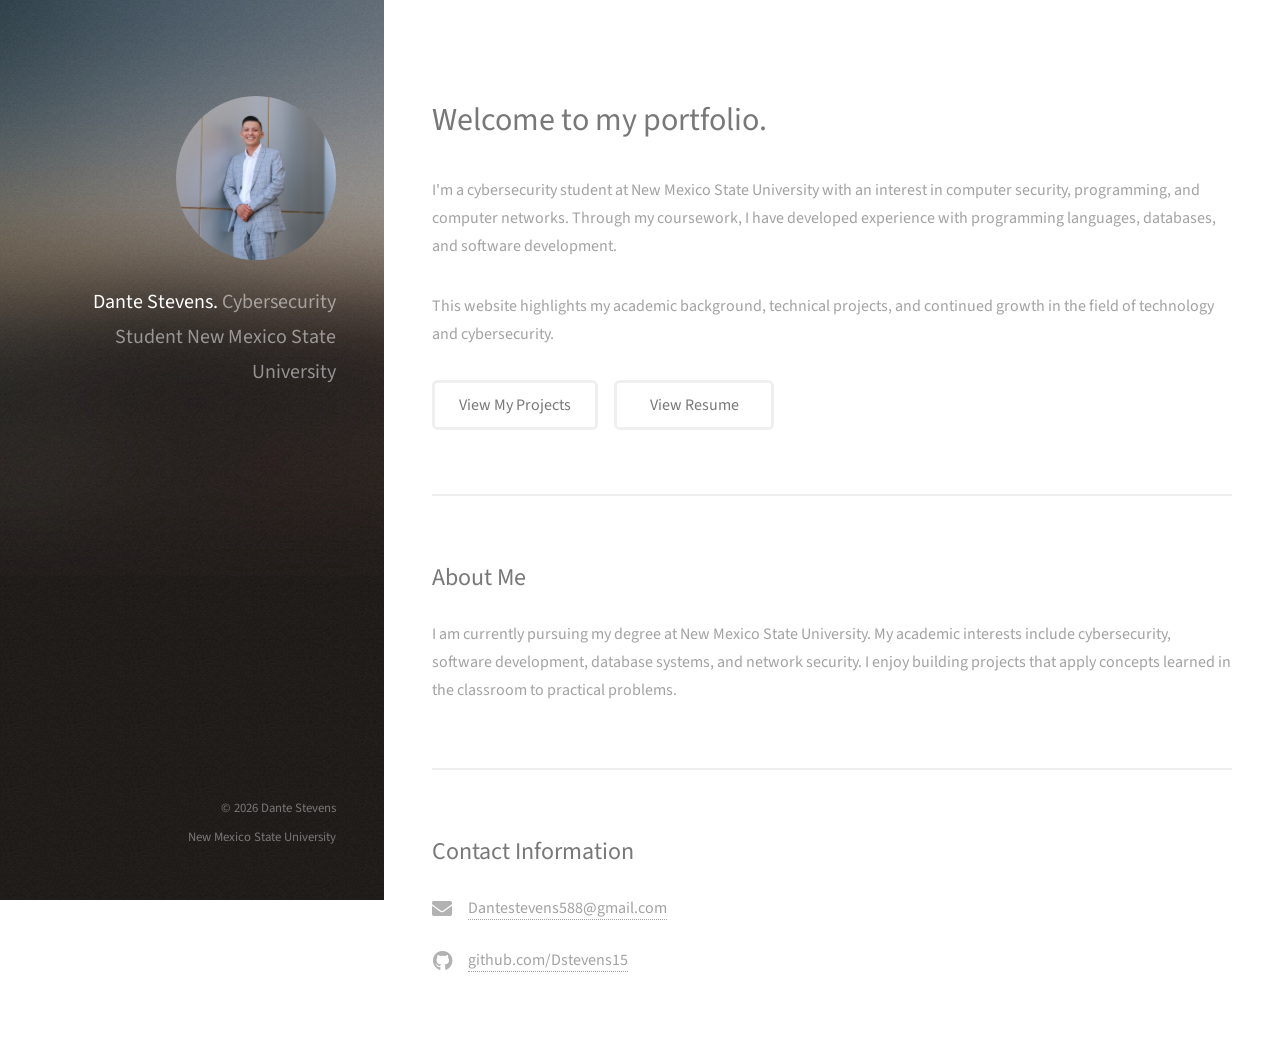
==== commit 7d111c4e: "Revise index.html for portfolio update Updated the portfolio website to include personal information" ====
--- a/index.html
+++ b/index.html
@@ -1,448 +1,104 @@
+
 <!DOCTYPE HTML>
-<!--
-	Strata by HTML5 UP
-	html5up.net | @ajlkn
-	Free for personal and commercial use under the CCA 3.0 license (html5up.net/license)
--->
 <html>
-	<head>
-		<title>Strata by HTML5 UP</title>
-		<meta charset="utf-8" />
-		<meta name="viewport" content="width=device-width, initial-scale=1, user-scalable=no" />
-		<link rel="stylesheet" href="assets/css/main.css" />
-	</head>
-	<body class="is-preload">
+<head>
+    <title>Dante Stevens | Cybersecurity Portfolio</title>
+    <meta charset="utf-8" />
+    <meta name="viewport" content="width=device-width, initial-scale=1, user-scalable=no" />
+    <link rel="stylesheet" href="assets/css/main.css" />
+</head>
+<body class="is-preload">
 
-		<!-- Header -->
-			<header id="header">
-				<div class="inner">
-					<a href="#" class="image avatar"><img src="images/avatar.jpg" alt="" /></a>
-					<h1>
-    <strong>Dante Stevens.</strong><br />
-    Cybersecurity Student<br />
-    New Mexico State University
-</h1>
-				</div>
-			</header>
-
-		<!-- Main -->
-			<div id="main">
-
-				<section id="one">
-    <header class="major">
-        <h2>Welcome to my portfolio.</h2>
+    <header id="header">
+        <div class="inner">
+            <a href="#" class="image avatar">
+                <img src="images/avatar.jpg" alt="Dante Stevens" />
+            </a>
+            <h1>
+                <strong>Dante Stevens.</strong><br />
+                Cybersecurity Student<br />
+                New Mexico State University
+            </h1>
+        </div>
     </header>
 
-    <p>
-        I'm a cybersecurity student at New Mexico State University
-        with an interest in computer security, programming, and
-        computer networks. Through my coursework, I'm developing
-        technical skills and exploring how technology can be used
-        to solve problems and protect digital systems.
-    </p>
+    <div id="main">
 
-    <p>
-        This website showcases my academic background, technical
-        projects, and ongoing learning in computing and cybersecurity.
-    </p>
+        <section id="one">
+            <header class="major">
+                <h2>Welcome to my portfolio.</h2>
+            </header>
 
-    <ul class="actions">
-        <li><a href="#two" class="button">Explore My Projects</a></li>
-    </ul>
-</section>
-	
-				<!-- Two -->
-					<section id="two">
-						<h2>Projects & Coursework</h2>
-						<p>
-    <a href="files/resume.pdf" target="_blank">
-        View My Resume (PDF)
-    </a>
-</p>
-						<div class="row">
-							<article class="col-6 col-12-xsmall work-item">
-    <a href="images/fulls/01.jpg" class="image fit thumb">
-        <img src="images/thumbs/01.jpg" alt="Programming project preview" />
-    </a>
-    <h3>C++ Programming Projects</h3>
-    <p>
-        Coursework focused on object-oriented programming,
-        classes, inheritance, and graphical user interfaces.
-    </p>
-</article>
-							<article class="col-6 col-12-xsmall work-item">
-								<a href="images/fulls/02.jpg" class="image fit thumb"><img src="images/thumbs/02.jpg" alt="" /></a>
-								<h3></h3>
-								<p></p>
-							</article>
-							<article class="col-6 col-12-xsmall work-item">
-								<a href="images/fulls/03.jpg" class="image fit thumb"><img src="images/thumbs/03.jpg" alt="" /></a>
-								<h3></h3>
-								<p></p>
-							</article>
-							<article class="col-6 col-12-xsmall work-item">
-								<a href="images/fulls/04.jpg" class="image fit thumb"><img src="images/thumbs/04.jpg" alt="" /></a>
-								<h3></h3>
-								<p></p>
-							</article>
-							<article class="col-6 col-12-xsmall work-item">
-								<a href="images/fulls/05.jpg" class="image fit thumb"><img src="images/thumbs/05.jpg" alt="" /></a>
-								<h3></h3>
-								<p></p>
-							</article>
-							<article class="col-6 col-12-xsmall work-item">
-								<a href="images/fulls/06.jpg" class="image fit thumb"><img src="images/thumbs/06.jpg" alt="" /></a>
-								<h3></h3>
-								<p></p>
-							</article>
-						</div>
-						<ul class="actions">
-							<li><a href="#" class="button">Full Portfolio</a></li>
-						
-							</div>
-							<div class="col-4 col-12-small">
-								<ul class="labeled-icons">
-    <li>
-        <h3 class="icon solid fa-envelope">
-            <span class="label">Email</span>
-        </h3>
-       <a href="mailto:Dantestevens588@gmail.com">
-    Dantestevens588@gmail.com
-</a>
-    </li>
-</ul>
-							</div>
-						</div>
-					</section>
+            <p>
+                I'm a cybersecurity student at New Mexico State University
+                with an interest in computer security, programming, and
+                computer networks. Through my coursework, I have developed
+                experience with programming languages, databases, and
+                software development.
+            </p>
 
-				<!-- Four -->
-				<!--
-					<section id="four">
-						<h2>Elements</h2>
+            <p>
+                This website highlights my academic background, technical
+                projects, and continued growth in the field of technology
+                and cybersecurity.
+            </p>
 
-						<section>
-							<h4>Text</h4>
-							<p>This is <b>bold</b> and this is <strong>strong</strong>. This is <i>italic</i> and this is <em>emphasized</em>.
-							This is <sup>superscript</sup> text and this is <sub>subscript</sub> text.
-							This is <u>underlined</u> and this is code: <code>for (;;) { ... }</code>. Finally, <a href="#">this is a link</a>.</p>
-							<hr />
-							<header>
-								<h4>Heading with a Subtitle</h4>
-								<p>Lorem ipsum dolor sit amet nullam id egestas urna aliquam</p>
-							</header>
-							<p>Nunc lacinia ante nunc ac lobortis. Interdum adipiscing gravida odio porttitor sem non mi integer non faucibus ornare mi ut ante amet placerat aliquet. Volutpat eu sed ante lacinia sapien lorem accumsan varius montes viverra nibh in adipiscing blandit tempus accumsan.</p>
-							<header>
-								<h5>Heading with a Subtitle</h5>
-								<p>Lorem ipsum dolor sit amet nullam id egestas urna aliquam</p>
-							</header>
-							<p>Nunc lacinia ante nunc ac lobortis. Interdum adipiscing gravida odio porttitor sem non mi integer non faucibus ornare mi ut ante amet placerat aliquet. Volutpat eu sed ante lacinia sapien lorem accumsan varius montes viverra nibh in adipiscing blandit tempus accumsan.</p>
-							<hr />
-							<h2>Heading Level 2</h2>
-							<h3>Heading Level 3</h3>
-							<h4>Heading Level 4</h4>
-							<h5>Heading Level 5</h5>
-							<h6>Heading Level 6</h6>
-							<hr />
-							<h5>Blockquote</h5>
-							<blockquote>Fringilla nisl. Donec accumsan interdum nisi, quis tincidunt felis sagittis eget tempus euismod. Vestibulum ante ipsum primis in faucibus vestibulum. Blandit adipiscing eu felis iaculis volutpat ac adipiscing accumsan faucibus. Vestibulum ante ipsum primis in faucibus lorem ipsum dolor sit amet nullam adipiscing eu felis.</blockquote>
-							<h5>Preformatted</h5>
-							<pre><code>i = 0;
+            <ul class="actions">
+                <li><a href="portfolio.html" class="button">View My Projects</a></li>
+                <li><a href="files/resume.pdf" target="_blank" class="button">View Resume</a></li>
+            </ul>
+        </section>
 
-while (!deck.isInOrder()) {
-print 'Iteration ' + i;
-deck.shuffle();
-i++;
-}
+        <section id="two">
+            <h2>About Me</h2>
+            <p>
+                I am currently pursuing my degree at New Mexico State
+                University. My academic interests include cybersecurity,
+                software development, database systems, and network security.
+                I enjoy building projects that apply concepts learned in
+                the classroom to practical problems.
+            </p>
+        </section>
 
-print 'It took ' + i + ' iterations to sort the deck.';</code></pre>
-						</section>
+        <section id="three">
+            <h2>Contact Information</h2>
+            <ul class="labeled-icons">
+                <li>
+                    <h3 class="icon solid fa-envelope">
+                        <span class="label">Email</span>
+                    </h3>
+                    <a href="mailto:Dantestevens588@gmail.com">
+                        Dantestevens588@gmail.com
+                    </a>
+                </li>
+                <li>
+                    <h3 class="icon brands fa-github">
+                        <span class="label">GitHub</span>
+                    </h3>
+                    <a href="https://github.com/Dstevens15" target="_blank">
+                        github.com/Dstevens15
+                    </a>
+                </li>
+            </ul>
+        </section>
 
-						<section>
-							<h4>Lists</h4>
-							<div class="row">
-								<div class="col-6 col-12-xsmall">
-									<h5>Unordered</h5>
-									<ul>
-										<li>Dolor pulvinar etiam magna etiam.</li>
-										<li>Sagittis adipiscing lorem eleifend.</li>
-										<li>Felis enim feugiat dolore viverra.</li>
-									</ul>
-									<h5>Alternate</h5>
-									<ul class="alt">
-										<li>Dolor pulvinar etiam magna etiam.</li>
-										<li>Sagittis adipiscing lorem eleifend.</li>
-										<li>Felis enim feugiat dolore viverra.</li>
-									</ul>
-								</div>
-								<div class="col-6 col-12-xsmall">
-									<h5>Ordered</h5>
-									<ol>
-										<li>Dolor pulvinar etiam magna etiam.</li>
-										<li>Etiam vel felis at lorem sed viverra.</li>
-										<li>Felis enim feugiat dolore viverra.</li>
-										<li>Dolor pulvinar etiam magna etiam.</li>
-										<li>Etiam vel felis at lorem sed viverra.</li>
-										<li>Felis enim feugiat dolore viverra.</li>
-									</ol>
-									<h5>Icons</h5>
-									
-								</div>
-							</div>
-							<h5>Actions</h5>
-							<ul class="actions">
-								<li><a href="#" class="button primary">Default</a></li>
-								<li><a href="#" class="button">Default</a></li>
-							</ul>
-							<ul class="actions small">
-								<li><a href="#" class="button primary small">Small</a></li>
-								<li><a href="#" class="button small">Small</a></li>
-							</ul>
-							<div class="row">
-								<div class="col-6 col-12-small">
-									<ul class="actions stacked">
-										<li><a href="#" class="button primary">Default</a></li>
-										<li><a href="#" class="button">Default</a></li>
-									</ul>
-								</div>
-								<div class="col-6 col-12-small">
-									<ul class="actions stacked">
-										<li><a href="#" class="button primary small">Small</a></li>
-										<li><a href="#" class="button small">Small</a></li>
-									</ul>
-								</div>
-								<div class="col-6 col-12-small">
-									<ul class="actions stacked">
-										<li><a href="#" class="button primary fit">Default</a></li>
-										<li><a href="#" class="button fit">Default</a></li>
-									</ul>
-								</div>
-								<div class="col-6 col-12-small">
-									<ul class="actions stacked">
-										<li><a href="#" class="button primary small fit">Small</a></li>
-										<li><a href="#" class="button small fit">Small</a></li>
-									</ul>
-								</div>
-							</div>
-						</section>
+    </div>
 
-						<section>
-							<h4>Table</h4>
-							<h5>Default</h5>
-							<div class="table-wrapper">
-								<table>
-									<thead>
-										<tr>
-											<th>Name</th>
-											<th>Description</th>
-											<th>Price</th>
-										</tr>
-									</thead>
-									<tbody>
-										<tr>
-											<td>Item One</td>
-											<td>Ante turpis integer aliquet porttitor.</td>
-											<td>29.99</td>
-										</tr>
-										<tr>
-											<td>Item Two</td>
-											<td>Vis ac commodo adipiscing arcu aliquet.</td>
-											<td>19.99</td>
-										</tr>
-										<tr>
-											<td>Item Three</td>
-											<td> Morbi faucibus arcu accumsan lorem.</td>
-											<td>29.99</td>
-										</tr>
-										<tr>
-											<td>Item Four</td>
-											<td>Vitae integer tempus condimentum.</td>
-											<td>19.99</td>
-										</tr>
-										<tr>
-											<td>Item Five</td>
-											<td>Ante turpis integer aliquet porttitor.</td>
-											<td>29.99</td>
-										</tr>
-									</tbody>
-									<tfoot>
-										<tr>
-											<td colspan="2"></td>
-											<td>100.00</td>
-										</tr>
-									</tfoot>
-								</table>
-							</div>
+    <footer id="footer">
+        <div class="inner">
+            <ul class="copyright">
+                <li>&copy; 2026 Dante Stevens</li>
+                <li>New Mexico State University</li>
+            </ul>
+        </div>
+    </footer>
 
-							<h5>Alternate</h5>
-							<div class="table-wrapper">
-								<table class="alt">
-									<thead>
-										<tr>
-											<th>Name</th>
-											<th>Description</th>
-											<th>Price</th>
-										</tr>
-									</thead>
-									<tbody>
-										<tr>
-											<td>Item One</td>
-											<td>Ante turpis integer aliquet porttitor.</td>
-											<td>29.99</td>
-										</tr>
-										<tr>
-											<td>Item Two</td>
-											<td>Vis ac commodo adipiscing arcu aliquet.</td>
-											<td>19.99</td>
-										</tr>
-										<tr>
-											<td>Item Three</td>
-											<td> Morbi faucibus arcu accumsan lorem.</td>
-											<td>29.99</td>
-										</tr>
-										<tr>
-											<td>Item Four</td>
-											<td>Vitae integer tempus condimentum.</td>
-											<td>19.99</td>
-										</tr>
-										<tr>
-											<td>Item Five</td>
-											<td>Ante turpis integer aliquet porttitor.</td>
-											<td>29.99</td>
-										</tr>
-									</tbody>
-									<tfoot>
-										<tr>
-											<td colspan="2"></td>
-											<td>100.00</td>
-										</tr>
-									</tfoot>
-								</table>
-							</div>
-						</section>
+    <script src="assets/js/jquery.min.js"></script>
+    <script src="assets/js/jquery.poptrox.min.js"></script>
+    <script src="assets/js/browser.min.js"></script>
+    <script src="assets/js/breakpoints.min.js"></script>
+    <script src="assets/js/util.js"></script>
+    <script src="assets/js/main.js"></script>
 
-						<section>
-							<h4>Buttons</h4>
-							<ul class="actions">
-								<li><a href="#" class="button primary">Primary</a></li>
-								<li><a href="#" class="button">Default</a></li>
-							</ul>
-							<ul class="actions">
-								<li><a href="#" class="button large">Large</a></li>
-								<li><a href="#" class="button">Default</a></li>
-								<li><a href="#" class="button small">Small</a></li>
-							</ul>
-							<ul class="actions fit">
-								<li><a href="#" class="button primary fit">Fit</a></li>
-								<li><a href="#" class="button fit">Fit</a></li>
-							</ul>
-							<ul class="actions fit small">
-								<li><a href="#" class="button primary fit small">Fit + Small</a></li>
-								<li><a href="#" class="button fit small">Fit + Small</a></li>
-							</ul>
-							<ul class="actions">
-								<li><a href="#" class="button primary icon solid fa-download">Icon</a></li>
-								<li><a href="#" class="button icon solid fa-download">Icon</a></li>
-							</ul>
-							<ul class="actions">
-								<li><span class="button primary disabled">Primary</span></li>
-								<li><span class="button disabled">Default</span></li>
-							</ul>
-						</section>
-
-						<section>
-							<h4>Form</h4>
-							<form method="post" action="#">
-								<div class="row gtr-uniform gtr-50">
-									<div class="col-6 col-12-xsmall">
-										<input type="text" name="demo-name" id="demo-name" value="" placeholder="Name" />
-									</div>
-									<div class="col-6 col-12-xsmall">
-										<input type="email" name="demo-email" id="demo-email" value="" placeholder="Email" />
-									</div>
-									<div class="col-12">
-										<select name="demo-category" id="demo-category">
-											<option value="">- Category -</option>
-											<option value="1">Manufacturing</option>
-											<option value="1">Shipping</option>
-											<option value="1">Administration</option>
-											<option value="1">Human Resources</option>
-										</select>
-									</div>
-									<div class="col-4 col-12-small">
-										<input type="radio" id="demo-priority-low" name="demo-priority" checked>
-										<label for="demo-priority-low">Low Priority</label>
-									</div>
-									<div class="col-4 col-12-small">
-										<input type="radio" id="demo-priority-normal" name="demo-priority">
-										<label for="demo-priority-normal">Normal Priority</label>
-									</div>
-									<div class="col-4 col-12-small">
-										<input type="radio" id="demo-priority-high" name="demo-priority">
-										<label for="demo-priority-high">High Priority</label>
-									</div>
-									<div class="col-6 col-12-small">
-										<input type="checkbox" id="demo-copy" name="demo-copy">
-										<label for="demo-copy">Email me a copy of this message</label>
-									</div>
-									<div class="col-6 col-12-small">
-										<input type="checkbox" id="demo-human" name="demo-human" checked>
-										<label for="demo-human">I am a human and not a robot</label>
-									</div>
-									<div class="col-12">
-										<textarea name="demo-message" id="demo-message" placeholder="Enter your message" rows="6"></textarea>
-									</div>
-									<div class="col-12">
-										<ul class="actions">
-											<li><input type="submit" value="Send Message" class="primary" /></li>
-											<li><input type="reset" value="Reset" /></li>
-										</ul>
-									</div>
-								</div>
-							</form>
-						</section>
-
-						<section>
-							<h4>Image</h4>
-							<h5>Fit</h5>
-							<div class="box alt">
-								<div class="row gtr-50 gtr-uniform">
-									<div class="col-12"><span class="image fit"><img src="images/fulls/05.jpg" alt="" /></span></div>
-									<div class="col-4"><span class="image fit"><img src="images/thumbs/01.jpg" alt="" /></span></div>
-									<div class="col-4"><span class="image fit"><img src="images/thumbs/02.jpg" alt="" /></span></div>
-									<div class="col-4"><span class="image fit"><img src="images/thumbs/03.jpg" alt="" /></span></div>
-									<div class="col-4"><span class="image fit"><img src="images/thumbs/04.jpg" alt="" /></span></div>
-									<div class="col-4"><span class="image fit"><img src="images/thumbs/05.jpg" alt="" /></span></div>
-									<div class="col-4"><span class="image fit"><img src="images/thumbs/06.jpg" alt="" /></span></div>
-									<div class="col-4"><span class="image fit"><img src="images/thumbs/03.jpg" alt="" /></span></div>
-									<div class="col-4"><span class="image fit"><img src="images/thumbs/02.jpg" alt="" /></span></div>
-									<div class="col-4"><span class="image fit"><img src="images/thumbs/01.jpg" alt="" /></span></div>
-								</div>
-							</div>
-							<h5>Left &amp; Right</h5>
-							<p><span class="image left"><img src="images/avatar.jpg" alt="" /></span>Fringilla nisl. Donec accumsan interdum nisi, quis tincidunt felis sagittis eget. tempus euismod. Vestibulum ante ipsum primis in faucibus vestibulum. Blandit adipiscing eu felis iaculis volutpat ac adipiscing accumsan eu faucibus. Integer ac pellentesque praesent tincidunt felis sagittis eget. tempus euismod. Vestibulum ante ipsum primis in faucibus vestibulum. Blandit adipiscing eu felis iaculis volutpat ac adipiscing accumsan eu faucibus. Integer ac pellentesque praesent. Donec accumsan interdum nisi, quis tincidunt felis sagittis eget. tempus euismod. Vestibulum ante ipsum primis in faucibus vestibulum. Blandit adipiscing eu felis iaculis volutpat ac adipiscing accumsan eu faucibus. Integer ac pellentesque praesent tincidunt felis sagittis eget. tempus euismod. Vestibulum ante ipsum primis in faucibus vestibulum. Blandit adipiscing eu felis iaculis volutpat ac adipiscing accumsan eu faucibus. Integer ac pellentesque praesent.</p>
-							<p><span class="image right"><img src="images/avatar.jpg" alt="" /></span>Fringilla nisl. Donec accumsan interdum nisi, quis tincidunt felis sagittis eget. tempus euismod. Vestibulum ante ipsum primis in faucibus vestibulum. Blandit adipiscing eu felis iaculis volutpat ac adipiscing accumsan eu faucibus. Integer ac pellentesque praesent tincidunt felis sagittis eget. tempus euismod. Vestibulum ante ipsum primis in faucibus vestibulum. Blandit adipiscing eu felis iaculis volutpat ac adipiscing accumsan eu faucibus. Integer ac pellentesque praesent. Donec accumsan interdum nisi, quis tincidunt felis sagittis eget. tempus euismod. Vestibulum ante ipsum primis in faucibus vestibulum. Blandit adipiscing eu felis iaculis volutpat ac adipiscing accumsan eu faucibus. Integer ac pellentesque praesent tincidunt felis sagittis eget. tempus euismod. Vestibulum ante ipsum primis in faucibus vestibulum. Blandit adipiscing eu felis iaculis volutpat ac adipiscing accumsan eu faucibus. Integer ac pellentesque praesent.</p>
-						</section>
-
-					</section>
-				-->
-
-			</div>
-
-		<!-- Footer -->
-			<footer id="footer">
-				<div class="inner">
-					
-					
-				</div>
-			</footer>
-
-		<!-- Scripts -->
-			<script src="assets/js/jquery.min.js"></script>
-			<script src="assets/js/jquery.poptrox.min.js"></script>
-			<script src="assets/js/browser.min.js"></script>
-			<script src="assets/js/breakpoints.min.js"></script>
-			<script src="assets/js/util.js"></script>
-			<script src="assets/js/main.js"></script>
-
-	</body>
-</html>+</body>
+</html>
